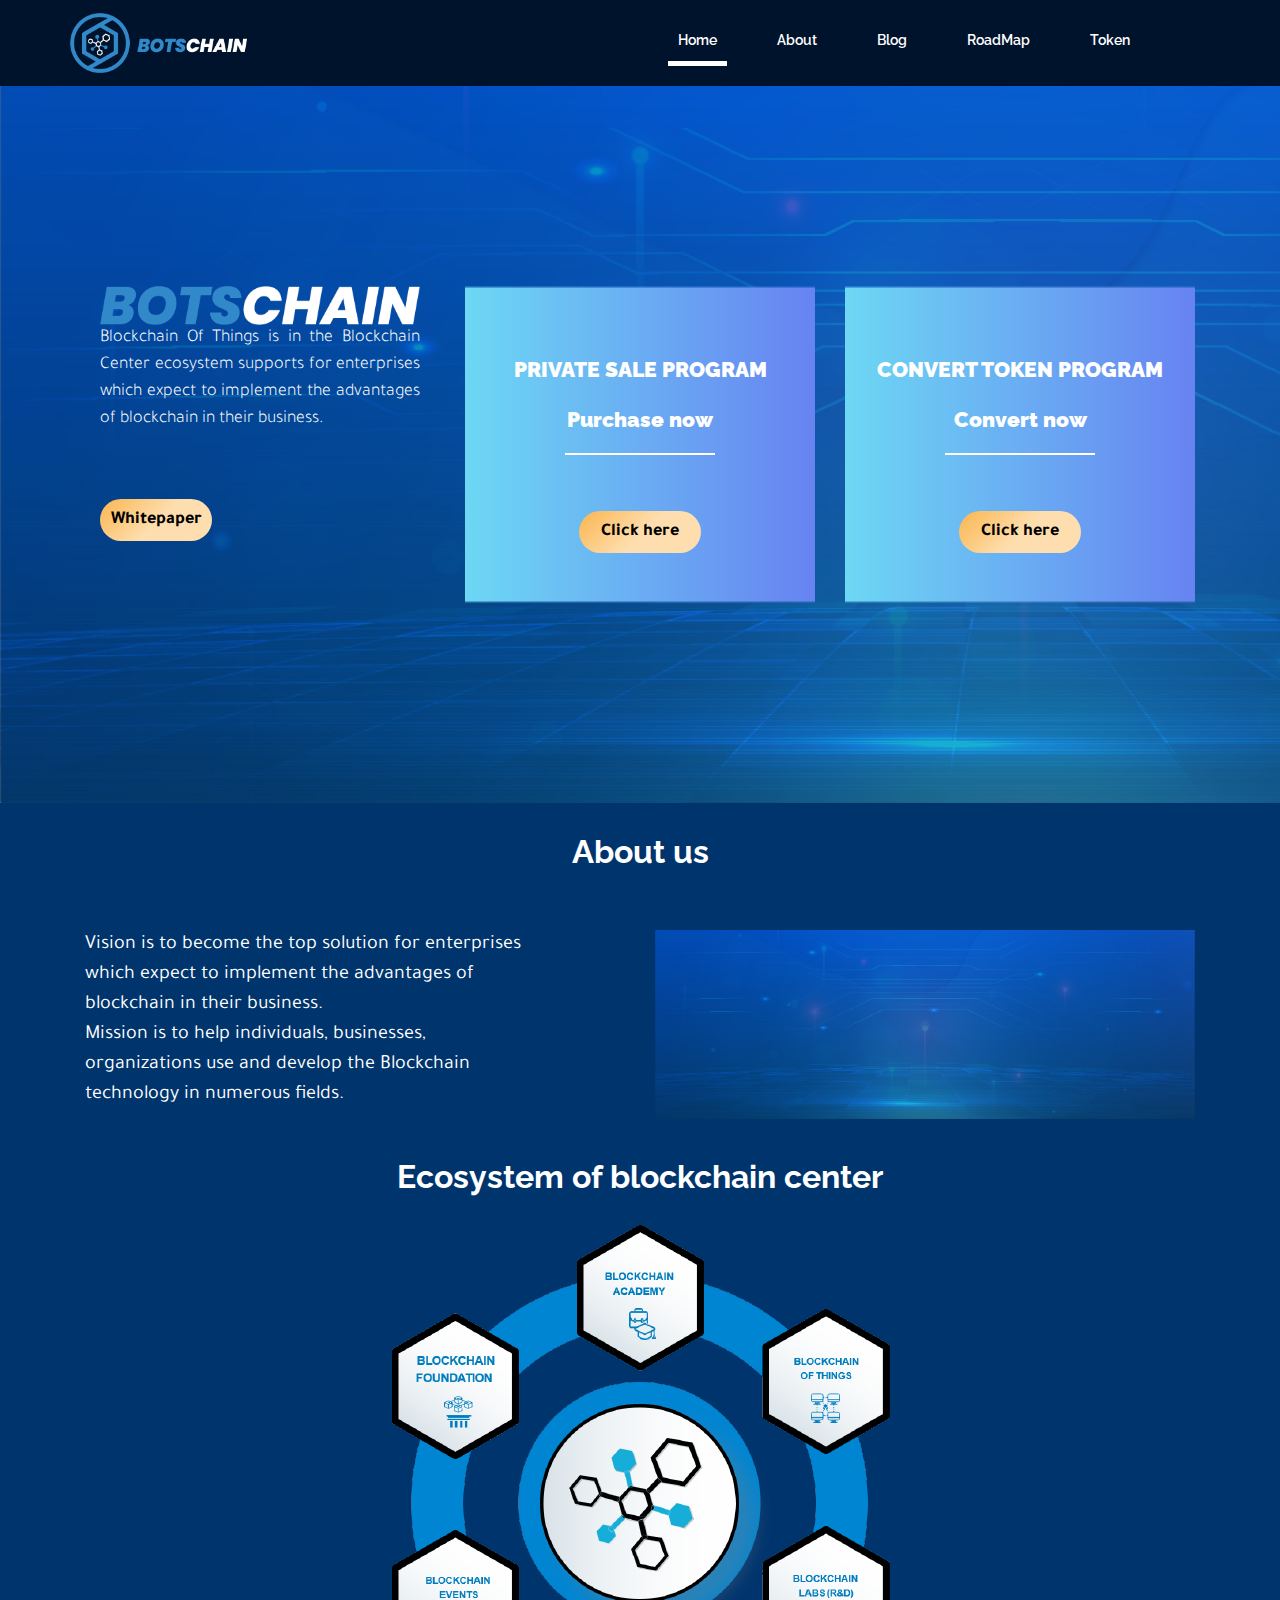
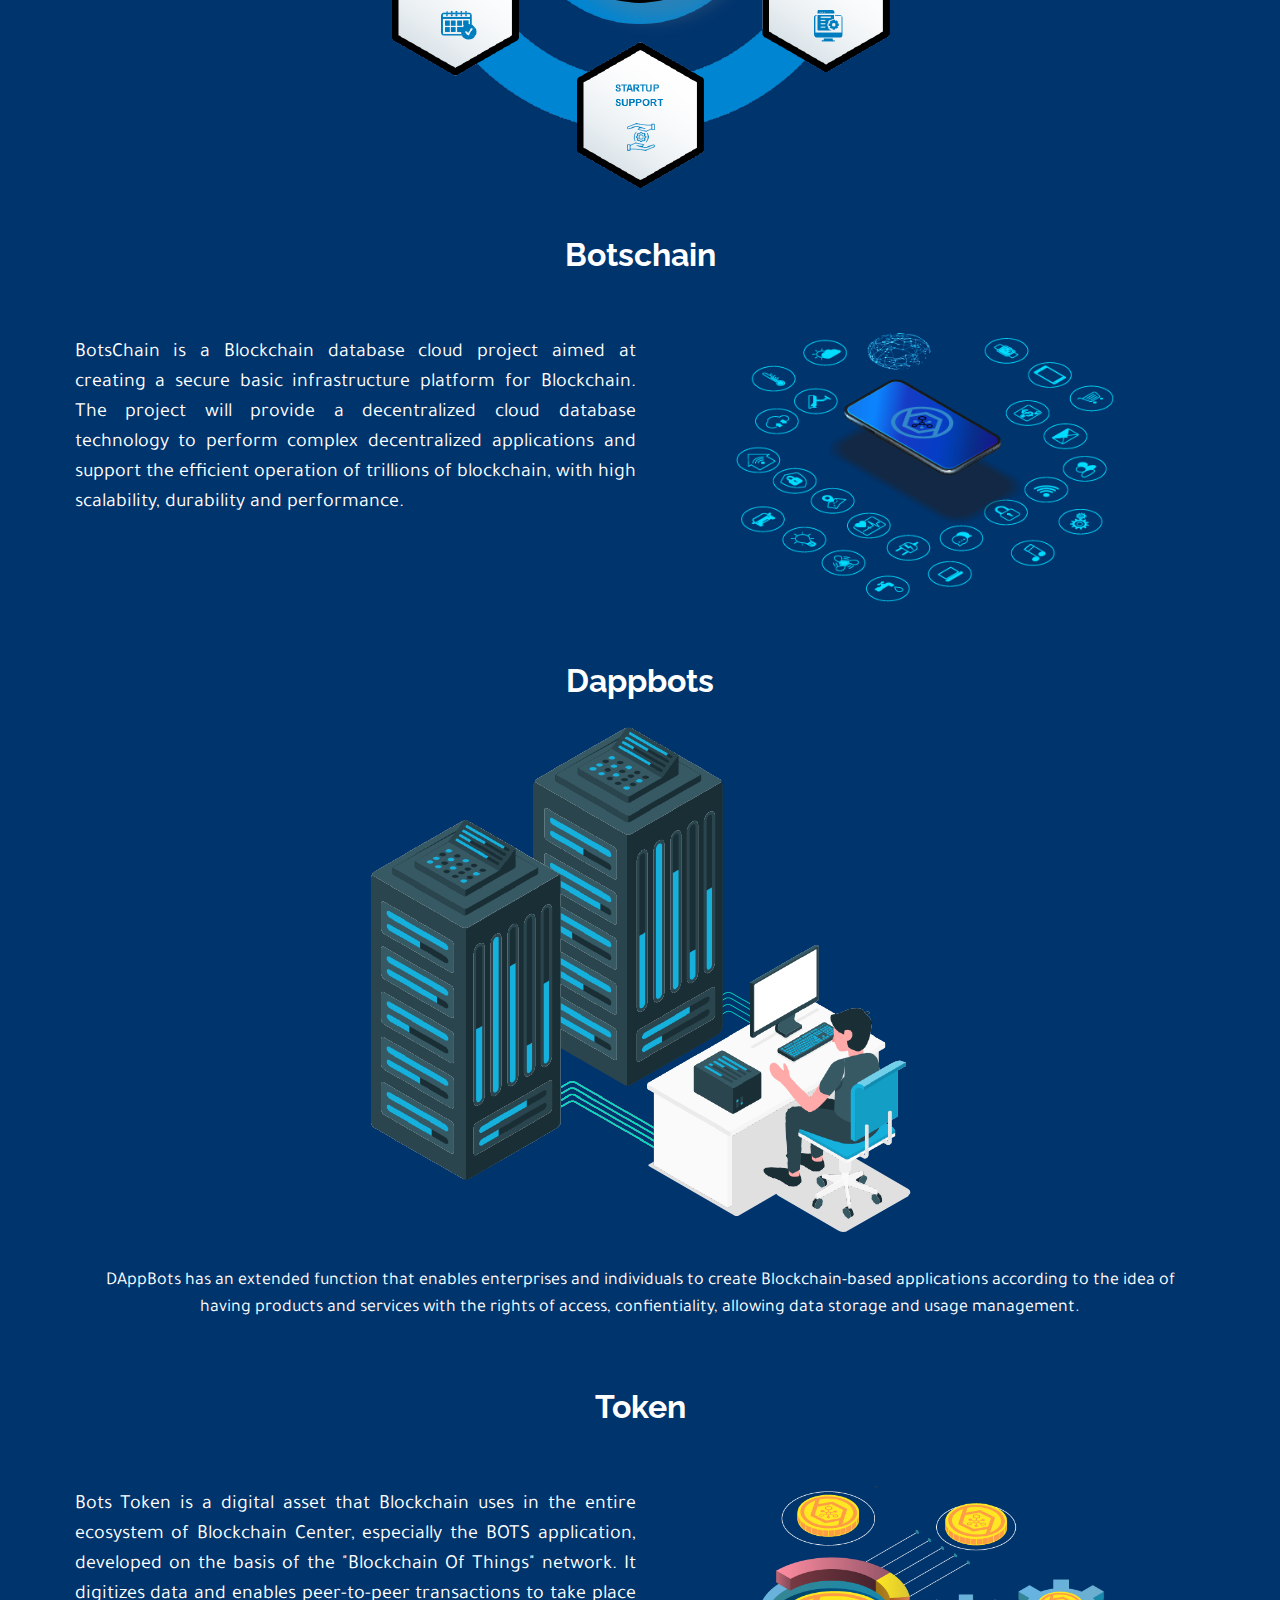
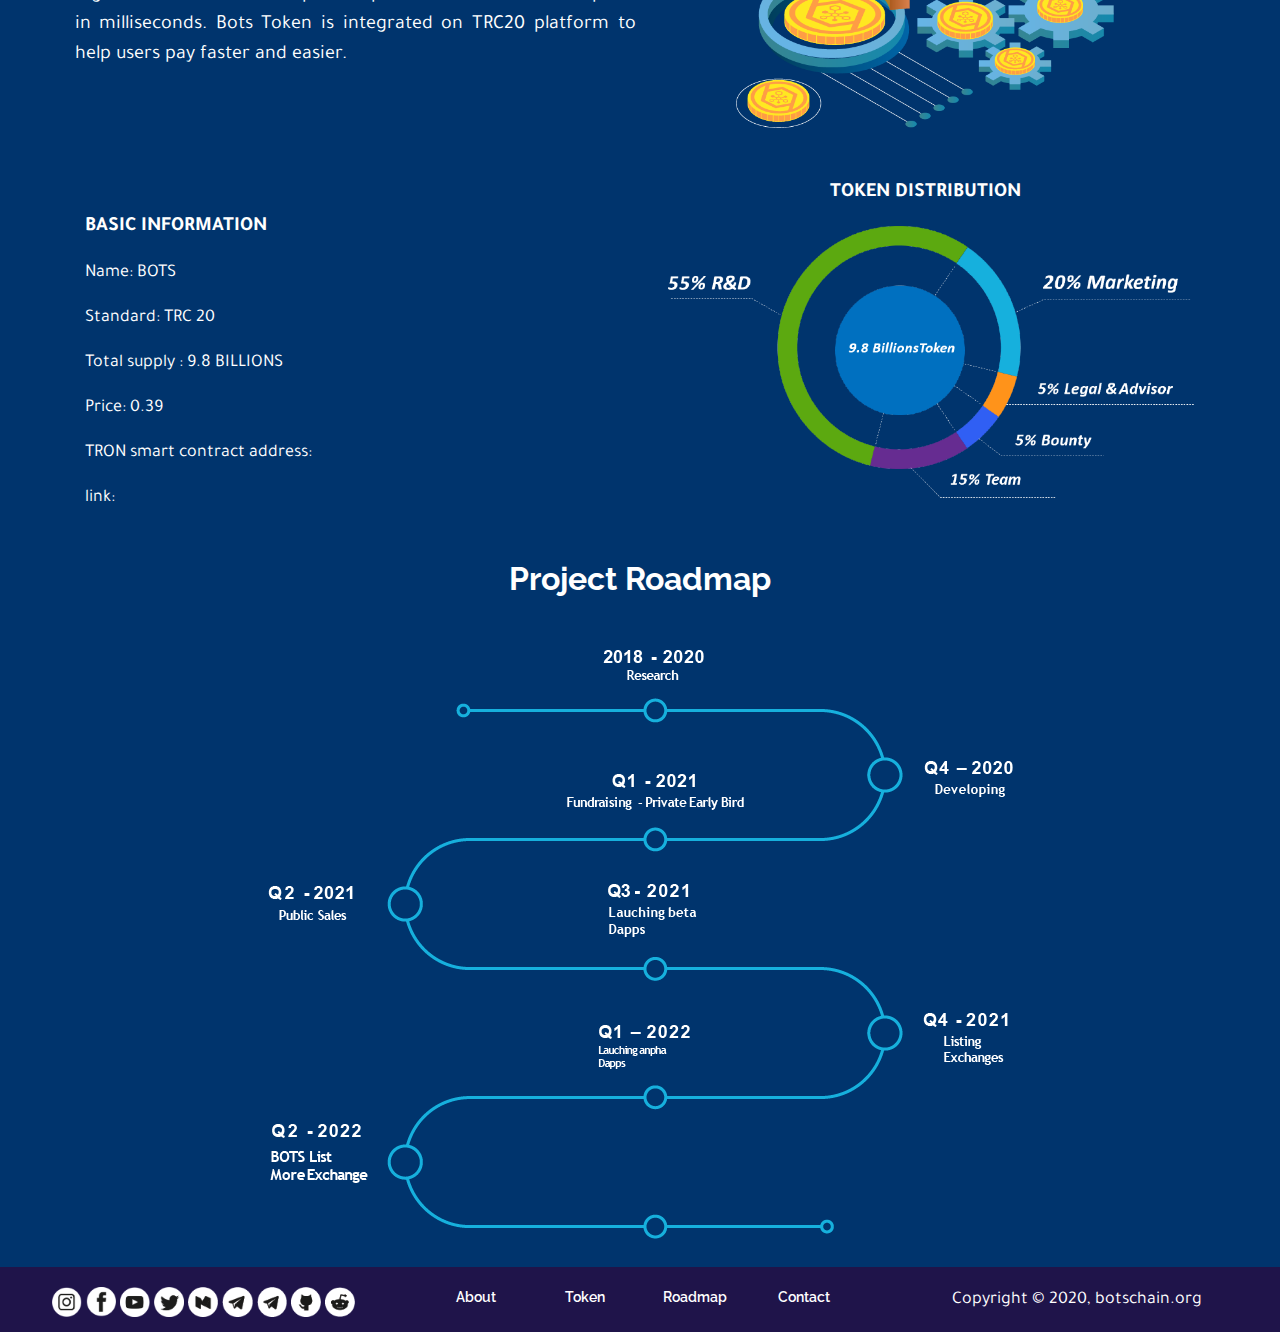
==== index.html @ c430615c "update web" ====
<!DOCTYPE html>
<html lang="en">
<head>
	<meta charset="UTF-8">
	<meta name="viewport" content="width=device-width, initial-scale=1.0">
	<title>BOTSCHAIN</title>
	<link rel="icon" type="image/png" href="img/Favicoin botschain.png" />
	<link rel="stylesheet" type="text/css" href="bootstrap/css/bootstrap.css">
	<link rel="stylesheet" type="text/css" href="stm/stmicons.css">
	<link rel="stylesheet" href="./style.css">
	<link rel="stylesheet" href="https://cdnjs.cloudflare.com/ajax/libs/font-awesome/4.7.0/css/font-awesome.min.css">
</head>
<body data-spy="scroll" data-target="#scrollspy-nav" data-offset="110">
	<div class="container-fluid sticky-top" style="background-color: #00132c">
		<nav class="container navbar navbar-expand-lg navbar-light p-0">
			<a id="logo" class="navbar-brand" href="index.html">
				<img height="60" src="img/DEMO WEB BOTSCHAIN-02 (3).png">
			</a>
			<button class="navbar-toggler border-0 text-white" type="button" data-toggle="collapse" data-target="#navbarReponsive">
				<span class="navbar-toggler-icon"></span>
			</button>
			<div class="collapse navbar-collapse" id="navbarReponsive">
				<ul class="navbar-nav ml-auto">
					<li><a class="nav-link p-4 menu_top active_custom" href="#">Home</a></li>
					<li><a class="nav-link p-4 menu_top" href="#about">About</a></li>
					<li><a class="nav-link p-4 menu_top" href="#">Blog</a></li>
					<li><a class="nav-link p-4 menu_top" href="#roadmap">RoadMap</a></li>
					<li><a class="nav-link p-4 menu_top" href="#token">Token</a></li>
				</ul>
			</div>
		</nav>
	</div>
	





	<div class="body" style="overflow: hidden">
		<div class="bg_star">
			<div class="container">
				<div class="row tit_swapbots">
					<div class="col-lg-4 col-sm-12">
					    <div class="container">
					        <img class="img-fluid" src="img/DEMO WEB BOTSCHAIN-03.png">
    						<p class="sub_tit">Blockchain Of Things is in the Blockchain Center ecosystem supports for enterprises which expect to implement the advantages of blockchain in their business.</p>
							<a href="https://github.com/SwapBots2/SWB-whitepaper/raw/main/WHITEPAPER.ver.1.pdf"><button class="btn_submit"><b style="color: black;">Whitepaper</b></button></a>
					    </div>
					</div>
					<div class="col-lg-4 col-sm-12">
						<center>
							<div class="cooming_soon">
								<!-- partial:index.partial.html -->
								<p class="cms"><p class="txt_cms">PRIVATE SALE PROGRAM</p> <p class="txt_cms">Purchase now</p>
								<div class="bor_slide" style="height: 10px;"></div>
								<center><a href="private-sale.html"><button class="btn_submit"><b style="color: black;">Click here</b></button></a></center>
								
								<!-- partial 
								  <script  src="./script.js"></script> -->
							</div>
						</center>
					</div>
					<div class="col-lg-4 col-sm-12">
						<center>
							<div class="cooming_soon">
								<!-- partial:index.partial.html -->
								<p class="cms"><p class="txt_cms">CONVERT TOKEN PROGRAM</p> <p class="txt_cms">Convert now</p>
								<div class="bor_slide" style="height: 10px;"></div>
								<center><a href="private-sale.html"><button class="btn_submit"><b style="color: black;">Click here</b></button></a></center>
								
								<!-- partial 
								  <script  src="./script.js"></script> -->
							</div>
						</center>
					</div>
				</div>
			</div>
		</div>


		<div class="bg_blue">
			<div  id="about" class="about_us container">
				<h2 class="text-center tit_top">About us</h2>
				<center><div class="borbot" style="height: 10px;"></div></center>
				<div class="row">
					<div class="col-lg-5 col-sm-12">
						<p style="font-size: 20px;">Vision is to become the top solution for enterprises which expect to implement the advantages of blockchain in their business.<br>
							Mission is to help individuals, businesses, organizations  use and develop the Blockchain technology in numerous fields.</p>
					</div>
					<div class="col-lg-1 col-sm-12"></div>
					<div class="col-lg-6 col-sm-12">
						<center>
							<img class="img-fluid" id="img_cs" src="img/DEMO WEB BOTSCHAIN-10.png" alt="">
						</center>
					</div>
				</div>
			</div>
			<div class="value_pro container">
				<h2 class="text-center tit_top">Ecosystem of blockchain center</h2>
				<div class="row">
					<div class="col-12">
						<div class="row text-center">
							<div class="col-lg-12 p-3 d-flex justify-content-center">
								<img class="img-fluid img_cs" src="img/DEMO WEB BOTSCHAIN-04.png">
							</div>
						</div>
					</div>
					<div class="col-lg-1 col-sm-12"></div>
					<div class="col-lg-6 col-sm-12">
						
					</div>
				</div>
			</div>
			<div id="roadmap" class="roadmap">
				<div class="container">
					<h2 class="text-center tit_top">Botschain</h2>
					<center><div class="borbot" style="height: 10px;"></div></center>
					<div class="row">
						<div class="col-lg-6 p-md-1 p-sm-0">
							<p style="text-align: justify; font-weight: 400; font-size: 20px;">BotsChain is a Blockchain database cloud project aimed at creating a secure basic infrastructure platform  for Blockchain. The project will provide a decentralized cloud database technology to perform complex  decentralized applications and support the efficient operation of trillions of blockchain, with high  scalability, durability and performance.</p>
						</div>
						<div class="col-lg-6">
							<center>
								<img class="img-fluid img_cs" src="img/DEMO WEB BOTSCHAIN-05.png" width="70%" style="padding-bottom: 30px" alt="">
							</center>
						</div>
					</div>
				</div>
				
			</div>
			<div class="value_pro container">
				<h2 class="text-center tit_top">Dappbots</h2>
				<div class="row">
					<div class="col-12">
						<div class="row text-center">
							<div class="col-lg-12 p-3 d-flex justify-content-center">
								<img class="img-fluid img_cs" src="img/DEMO WEB BOTSCHAIN-06.png">
							</div>
							<div class="col-lg-12 p-3 d-flex justify-content-center">
								<p>DAppBots has an extended function that enables enterprises and individuals to create Blockchain-based  applications according to the idea of having products and services with the rights of access, confientiality,  allowing data storage and usage management.</p>
							</div>
						</div>
					</div>
					<div class="col-lg-1 col-sm-12"></div>
					<div class="col-lg-6 col-sm-12">
						
					</div>
				</div>
			</div>
			<div id="token" class="token_info container">
				<h2 class="text-center tit_top">Token</h2>
				<center><div class="borbot" style="height: 10px;"></div></center>
				<div class="row">
					<div class="col-lg-6 p-md-1 p-sm-0">
						<p style="text-align: justify; font-size: 20px;">Bots Token is a digital asset that Blockchain uses in the entire ecosystem of Blockchain Center, especially  the BOTS application, developed on the basis of the "Blockchain Of Things" network. It  digitizes data and enables peer-to-peer transactions to take place in milliseconds. Bots Token is integrated  on TRC20 platform to help users pay faster and easier.</p>
					</div>
					<div class="col-lg-6">
						<center>
							<img class="img-fluid img_cs" src="img/DEMO WEB BOTSCHAIN-07.png" width="70%" style="padding-bottom: 30px" alt="">
						</center>
					</div>
				</div>
				<div class="row">
					<div class="col-lg-6 pt-md-5 pt-sm-0">
						<p style="font-size: 20px !important; font-weight: bold;">BASIC INFORMATION</p>
						<p>Name: BOTS</p>
						<p>Standard: TRC 20</p>
						<p>Total supply : 9.8 BILLIONS</p>
						<p>Price: 0.39</p>
						<p>TRON smart contract address:</p>
						<p>link:</p>
					</div>
					<div class="col-lg-6">
						<center>
							<p style="font-size: 20px !important; font-weight: bold; margin-top: 20px;">TOKEN DISTRIBUTION</p>
							<img class="img-fluid img_cs" src="img/DEMO WEB BOTSCHAIN-08.png" style="padding-bottom: 30px" alt="">
						</center>
					</div>
				</div>
			</div>
			<div class="value_pro container">
				<h2 class="text-center tit_top">Project Roadmap</h2>
				<div class="row">
					<div class="col-12">
						<div class="row text-center">
							<div class="col-lg-12 p-3 d-flex justify-content-center">
								<img class="img-fluid img_cs" src="img/DEMO WEB BOTSCHAIN-09.png">
							</div>
						</div>
					</div>
				</div>
			</div>
		</div>
		
	</div>


	
	<footer style="background-color: #1f144a; padding: 20px 0 0 0; overflow: hidden">
	    <center>
	        <div>
    			<div class="row">
    			    <div class="col-md-4">
    					<div class="col-lg-12 text-center">
    						<a href="https://www.instagram.com/botschain.global/" target="_blank"><img height="30px" src="img/instagram.png" alt=""></a>
    						<a href="https://www.facebook.com/BotschainGlobal/" target="_blank"><img height="30px" src="img/facebook.png" alt=""></a>
    						<a href="https://www.youtube.com/channel/UC7kZqbX6TvQwcL3TML_1WJA?guided_help_flow=5" target="_blank"><img height="30px" src="img/youtube.png" alt=""></a>
    						<a href="https://twitter.com/BotschainD" target="_blank"><img height="30px" src="img/twitter.png" alt=""></a>
    						<a href="https://medium.com/@botschain" target="_blank"><img height="30px" src="img/icon-foodted-28-2.png" alt=""></a>
    						<a href="https://t.me/BotschainGlobal" target="_blank"><img height="30px" src="img/icon-foodted-27-2.png" alt=""></a>
    						<a href="https://t.me/joinchat/UXhEZlGaJMuRe2BejVFcrg" target="_blank"><img height="30px" src="img/icon-foodted-27-2.png" alt=""></a>
    						<a href="https://github.com/Botschain" target="_blank"><img height="30px" src="img/icon foodted-32.png" alt=""></a>
    						<a href="https://www.reddit.com/user/botschain_global" target="_blank"><img height="30px" src="img/icon foodted-33.png" alt=""></a>
    					</div>
    				</div>
    				<div class="col-md-4 text-center">
    					<div class="row">
    						<div class="col-sm-3">
    							<a href="#about"><p class="text-secondary txt_footer">About</p></a>
    						</div>
    						<div class="col-sm-3">
    							 <a href="https://tronscan.org/#/contract/TZ7YqQkPFoyp1dzzMHBEXKpJawQUx8S47T/code"><p class="text-secondary txt_footer">Token</p></a>
    						</div>
    					
    						<div class="col-sm-3">
    						      <a href="#roadmap"><p class="text-secondary txt_footer">Roadmap</p></a>
    						</div>
    						<div class="col-sm-3">
    						    <a href="#contact"><p class="text-secondary txt_footer">Contact</p></a>
    						</div>
    					</div>
    				</div>
    				<div class="col-md-4 text-center" style="font-size: 16px;">
    				    <p>Copyright © 2020, botschain.org</p>
    				</div>
    			</div>
    		</div>
	    </center>
	</footer>




	<script src="https://code.jquery.com/jquery-3.2.1.slim.min.js" integrity="sha384-KJ3o2DKtIkvYIK3UENzmM7KCkRr/rE9/Qpg6aAZGJwFDMVNA/GpGFF93hXpG5KkN" crossorigin="anonymous"></script>
    <script src="https://cdnjs.cloudflare.com/ajax/libs/popper.js/1.12.9/umd/popper.min.js" integrity="sha384-ApNbgh9B+Y1QKtv3Rn7W3mgPxhU9K/ScQsAP7hUibX39j7fakFPskvXusvfa0b4Q" crossorigin="anonymous"></script>
    <script src="https://maxcdn.bootstrapcdn.com/bootstrap/4.0.0/js/bootstrap.min.js" integrity="sha384-JZR6Spejh4U02d8jOt6vLEHfe/JQGiRRSQQxSfFWpi1MquVdAyjUar5+76PVCmYl" crossorigin="anonymous"></script>
</body>
</html>
---- stm/stmicons.css ----
@font-face{
    font-family:stm;
    src:url(stm.eot?ish72x);
    src:url(stm.eot?ish72x#iefix) format('embedded-opentype'),
    url(stm.ttf?ish72x) format('truetype'),
    url(stm.woff?ish72x) format('woff'),
    url(stm.svg?ish72x#stm) format('svg');
    font-weight:400;font-style:normal}
    span[class^=stm-],
    i[class^=stm-],
    span[class*=" stm-"],
    i[class*=" stm-"]
    {
        font-family:'stm'!important;
        speak-as:none;
        font-style:normal;
        font-weight:400;
        font-variant:normal;
        text-transform:none;
        line-height:1;
        -webkit-font-smoothing:antialiased;
        -moz-osx-font-smoothing:grayscale;
    }
    .stm-done:before{
            content:"\e988"
        }
    .stm-icon-whitepaper:before{
        content:"\e986"
    }
    .stm-stm-right-long-arrow:before{
        content:"\e987"
    }
    .stm-usd_screen:before{
        content:"\e984"
    }
    .stm-usd_tree:before{
        content:"\e985"
    }
    .stm-ia_tech:before{
        content:"\e980"
    }
    .stm-ia_partners:before{
        content:"\e981"
    }
    .stm-ia_exp:before{
        content:"\e982"
    }
    .stm-ia_clock:before{
        content:"\e983"
    }
    .stm-id_screenshots:before{
        content:"\e979"
    }
    .stm-id_additional_links:before{
        content:"\e97a"
    }
    .stm-short_review:before{
        content:"\e97b"
    }.stm-id_calendar:before{
        content:"\e97c"
    }
    .stm-id_rating:before{content:"\e97d"}.stm-id_rate:before{content:"\e97e"}.stm-id_envelope:before{content:"\e97f"}.stm-cb_clock:before{content:"\e973"}.stm-cb_comments:before{content:"\e974"}.stm-cb_eye:before{content:"\e975"}.stm-cb_pen:before{content:"\e976"}.stm-cb_quote:before{content:"\e977"}.stm-cb_share:before{content:"\e978"}.stm-ico_campaign:before{content:"\e96f"}.stm-loans_mobile:before{content:"\e970"}.stm-marketplace:before{content:"\e971"}.stm-world_coin:before{content:"\e972"}.stm-bc_notebook:before{content:"\e960"}.stm-bitcoin:before{content:"\e961"}.stm-btc_auditable:before{content:"\e962"}.stm-btc_integration:before{content:"\e963"}.stm-btc_invest:before{content:"\e964"}.stm-btc_phone:before{content:"\e965"}.stm-btc_public:before{content:"\e966"}.stm-btc_research:before{content:"\e967"}.stm-btc_to_card:before{content:"\e968"}.stm-btc_wallet:before{content:"\e969"}.stm-btc_workshop:before{content:"\e96a"}.stm-crypto_secured:before{content:"\e96b"}.stm-lined:before{content:"\e96c"}.stm-spinner:before{content:"\e96d"}.stm-unicorn:before{content:"\e96e"}.stm-play-btn:before{content:"\e95f"}.stm-grid:before{content:"\e95d"}.stm-rectangle:before{content:"\e95e"}.stm-nokia_outline:before{content:"\e95a"}.stm-ppl_outline:before{content:"\e95b"}.stm-sun_outline:before{content:"\e95c"}.stm-branch:before{content:"\e959"}.stm-stm14_fax:before{content:"\e958"}.stm-stm14_bulb:before{content:"\e949"}.stm-stm14_calc:before{content:"\e94a"}.stm-stm14_calendar:before{content:"\e94b"}.stm-stm14_country:before{content:"\e94c"}.stm-stm14_health:before{content:"\e94d"}.stm-stm14_left_arrow:before{content:"\e94e"}.stm-stm14_manufacturing:before{content:"\e94f"}.stm-stm14_office:before{content:"\e950"}.stm-stm14_plane:before{content:"\e951"}.stm-stm14_public:before{content:"\e952"}.stm-stm14_quote:before{content:"\e953"}.stm-stm14_right_arrow:before{content:"\e954"}.stm-stm14_satellite:before{content:"\e955"}.stm-stm14-arrow:before{content:"\e956"}.stm-stn14_home:before{content:"\e957"}.stm-cart_13:before{content:"\e93f"}.stm-chip_13:before{content:"\e940"}.stm-env_13:before{content:"\e941"}.stm-horse_13:before{content:"\e942"}.stm-human_13:before{content:"\e943"}.stm-mail_13:before{content:"\e944"}.stm-phone_13_2:before{content:"\e945"}.stm-phone_13:before{content:"\e946"}.stm-pin_13:before{content:"\e947"}.stm-quote_13:before{content:"\e948"}.stm-quote2:before{content:"\e93b"}.stm-pin-11:before{content:"\e93c"}.stm-envelope-11:before{content:"\e93d"}.stm-phone-11:before{content:"\e93e"}.stm-quote8:before{content:"\e939"}.stm-shopping-cart8:before{content:"\e93a"}.stm-aim7:before{content:"\e933"}.stm-cup7:before{content:"\e934"}.stm-user7:before{content:"\e935"}.stm-docs7:before{content:"\e936"}.stm-bar-graph7:before{content:"\e937"}.stm-plant7:before{content:"\e938"}.stm-lorry6:before{content:"\e92d"}.stm-lamp6:before{content:"\e92e"}.stm-building6:before{content:"\e92f"}.stm-cart6:before{content:"\e930"}.stm-line-graph6:before{content:"\e931"}.stm-plane6:before{content:"\e932"}.stm-user:before{content:"\e928"}.stm-crown:before{content:"\e926"}.stm-cup:before{content:"\e927"}.stm-polygon:before{content:"\e929"}.stm-person-globe:before{content:"\e923"}.stm-head:before{content:"\e924"}.stm-arm-leaf:before{content:"\e925"}.stm-phone:before{content:"\e921"}.stm-phone6:before{content:"\e92a"}.stm-clock6:before{content:"\e92b"}.stm-pin6:before{content:"\e92c"}.stm-clock:before{content:"\e922"}.stm-plus:before{content:"\e920"}.stm-earth:before{content:"\e91d"}.stm-chart-refresh:before{content:"\e91e"}.stm-chart-monitor:before{content:"\e91f"}.stm-hexagon:before{content:"\e91c"}.stm-metals:before{content:"\e916"}.stm-oil:before{content:"\e917"}.stm-target:before{content:"\e918"}.stm-rating_down:before{content:"\e914"}.stm-libra:before{content:"\e915"}.stm-diamond:before{content:"\e90c"}.stm-idea:before{content:"\e90d"}.stm-stats:before{content:"\e90e"}.stm-badge:before{content:"\e90f"}.stm-security:before{content:"\e910"}.stm-binoculars:before{content:"\e911"}.stm-mans:before{content:"\e912"}.stm-nokia:before{content:"\e913"}.stm-testimonials-new-2:before{content:"\e90b"}.stm-envelope:before{content:"\e91a"}.stm-email:before{content:"\e908"}.stm-iphone:before{content:"\e909"}.stm-location-2:before{content:"\e90a"}.stm-marker:before{content:"\e919"}.stm-check:before{content:"\e907"}.stm-truck:before{content:"\e902"}.stm-lamp:before{content:"\e903"}.stm-cart-2:before{content:"\e91b"}.stm-cart:before{content:"\e904"}.stm-home:before{content:"\e905"}.stm-graph:before{content:"\e906"}.stm-airplane:before{content:"\e901"}.stm-compass:before{content:"\e900"}
---- style.css ----
@import url('https://fonts.googleapis.com/css2?family=Raleway:wght@400;500;600;700;800;900&family=Tajawal:wght@300;900&display=swap');
*{
	padding: 0px;
	margin: 0px;
	color: white;
	font-size: 18px;
	font-family: 'Tajawal', sans-serif;
}
nav{
	background-color: #00132c;
	height: 86px;
}
nav button {
	background-color: white !important
}
@media {
	nav ul{
		background-color: none;
		margin-right: 30px;
	}
}
@media (max-width: 991px) {
	nav ul{
		background-color: #00132c;
	}
}
.nav-link{
	color: white !important;
	font-weight: bold !important;
}
.nav-link:hover{
	color: white !important;
	border-bottom: 5px solid white !important;
}
.active_custom{
	color: white !important;
	border-bottom: 5px solid white !important;
}
.item:hover{
	background-color: red;
}
.menu_top{
	padding: 10px !important;
	margin-right: 40px;
	font-size: 14px;
    font-family: 'Raleway', sans-serif;
    font-weight: 600 !important;
}
.logo{
	position: relative;
	margin-left: 15%;
	height: 30px;
}
.btn_login{
	height: 30px;
	width: 100px;
	background-color: #1f144a;
	color: white;
	border-color: #01baf1;
	border: 1px solid #01baf1;
	border-radius: 2px;
	margin-top: 5px;
}
.btn_login:hover{
	background: -webkit-linear-gradient(-225deg, #F6C85E 0%, #FF8779 48%, #F54E7E 100%);
	background-image: linear-gradient(-225deg, #F6C85E 0%, #FF8779 48%, #F54E7E 100%);
}
.bg_star{
	background-image: url('img/DEMO\ WEB\ BOTSCHAIN-10.png');
	background-repeat: no-repeat;
	background-size: cover;
}
.cooming_soon{
	background-image: url('img/DEMO\ WEB\ BOTSCHAIN-11.png');
	background-size: cover;
	background-repeat: no-repeat;
}
.tit_swapbots{
	padding: 200px 0 200px 0;
}

.sub_tit{
	text-align: justify;
	font-family: 'Tajawal', sans-serif;
	font-size: 18px;
    font-weight: 300;
}
.tit_top{
    padding: 30px 0 0px 0; 
    font-weight: 700;
    font-family: 'Raleway', sans-serif;
}
.tit_box{
	font-size: 20px;
    font-weight: 700;
    font-family: 'Tajawal', sans-serif;
}
.tit_pur{
	background-color: rgba(1, 186, 241, 0.3);
	font-size: 20px;
    font-weight: 700;
    font-family: 'Tajawal', sans-serif;
}
.qr_pur{
	background-color: rgba(1, 186, 241, 0.3);
	background-repeat: no-repeat;
	margin-top: 10px;
	padding-bottom: 10px;
	padding-top: 10px;
}
.line{
	border-top: solid 1px;
}
.qr_pur p{
	font-size: 12px;
}

.bg_blue{
	background-color: #00346D;
}
.bg_private{
	background-image: url('img/SWAPBOTS\ CHANNEL-06.png');
	background-size: cover;
	padding-top: 80px;
	padding-bottom: 170px;
}
.purchase{
	background-image: url('img/bg_purchase.png');
	background-size: cover	;
	padding-bottom: 50px;
}
.border{
	background-color: #242283;
	border-color: #5454c2 !important;
}
.borbot{
	border-top: 5px solid #1dwc1c0;
	width: 10%;
	padding-bottom: 50px;
}
.bor_slide{
	border-top: 2px solid white;
	width: 150px;
}
.bor_demo{
	border-top: 3px solid white;
	width: 40%;
	display: block;
	margin-left: auto;
	margin-right: auto;
}
@media {
    .cooming_soon{
		width:100%; 
		height: auto; 
		padding: 50px 0 50px 0;
	}
	#clockdiv > div{
		padding: 10px;
	}
	h2{
		font-weight: 800;
    	font-size: 32px;
		font-family: 'Raleway', sans-serif !important;
	}
	.img_cs{
		padding-top: 0px;
	}
	.box{
		width: 50%;
	}
	.cs_form{
		width: 80%;
		padding: 50px;
	}
	.form-control::-webkit-input-placeholder {color: white !important; }
	.font_color{
		color: white;
	}
	.form-control {
	    height: 46px;
	    padding: 6px 12px;
	    background-color: transparent;
	    border: 2px solid rgb(85, 85, 204);
	    border-radius: 2px;
	    background-color: rgb(37,37,142);
	    border-radius: 4px;
	}
	.btn_submit{
		margin-top: 48px;
		border-radius: 21px;
		height: 42px;
		width: 35%;
		background: -webkit-linear-gradient(-225deg, #FEDEAE 48%, #FAB54F 100%);
		border: none;
		color: black;
	}
	.btn_pur{
		border-radius: 21px;
		height: 30px;
		width: 45%;
		background: #01baf1;
		border: none;
		margin-top: 15px;
	}
	.btn_st2{
		border-radius: 21px;
		height: 30px;
		width: 150px;
		background: #01baf1;
		border: none;
		margin-top: 15px;
	}
	.cms{
		padding: 0;
	}
	.txt_plat{
		margin: -30px 0 0 0;
		text-align: justify;
		
	}
}
@media (max-width: 988px) {
    .cooming_soon{
		width: 100%; 
		height: auto; 
		padding: 50px 0 50px 0;
	}
	#clockdiv > div{
		padding: 0px;
	}
	h2{
        
	}
	.img_cs{
		padding-top: 50px;
	}
	.box{
		width: 90%;
	}
	.cs_form{
		width: 100%;
		padding: 10px;
	}
	.btn_submit{
		width: 50%;
		margin-top: 50px;
		margin-bottom:50px;
	}
	.ft_tx{
		padding-left: 0px;
	}
	.cms{
		padding: 50px 0 0 0;
		margin-top: 50px;
	}
	.txt_plat{
		margin: 0;
	}
}



.txt_cms{
	font-size: 21px;
	font-weight: 900;
	font-family: 'Raleway', sans-serif;
}
.txt_footer{
    color: white !important;
	font-weight: bold !important;
	font-size: 14px;
    font-family: 'Raleway', sans-serif;
    font-weight: 600 !important;
}
#clockdiv{
	font-family: sans-serif;
	display: inline-block;
	font-weight: 100;
	text-align: center;
	font-size: 30px;

}

#clockdiv > div{
	border-radius: 3px;
	display: inline-block;
}

#clockdiv div > span{
	padding: 15px;
	color: blue !important;
	border-radius: 3px;
	display: inline-block;
}

.smalltext{
	padding-top: 5px;
	font-size: 16px;
	color: white !important;
}



.slider {
  width: 1000px;
  text-align: center;
  overflow: hidden;
}

.slides {
  display: flex;
  overflow-x: auto;
  
  border-radius: 5px;
  
  scroll-behavior: smooth;
  
  -webkit-overflow-scrolling: touch;
  scroll-snap-points-x: repeat(650px);
  scroll-snap-type: mandatory;
}
.slides::-webkit-scrollbar {
  width: 10px;
  height: 10px;
}
.slides::-webkit-scrollbar-thumb {
  background: black;
  border-radius: 10px;
}
.slides::-webkit-scrollbar-track {
  background: transparent;
}
.slides > div {
  flex-shrink: 0;
  width: 650px;
  height: 650px;
  border-radius: 10px;
  background: #eee;
  transform-origin: center center;
  transform: scale(1);
  transition: transform 0.5s;
  position: relative;
  
  display: flex;
  justify-content: center;
  align-items: center;
  font-size: 100px;
}
.slides > div:target {
  transform: scale(0.8);
}
.author-info {
  background: rgba(0, 0, 0, 0.75);
  color: white;
  padding: 0.75rem;
  text-align: center;
  position: absolute;
  bottom: 0;
  left: 0;
  width: 100%;
  margin: 0;
}
.author-info a {
  color: white;
}
.cs_img {
  object-fit: cover;
  position: absolute;
  top: 0;
  left: 0;
  width: 100%;
  height: 100%;
}

.slider > a {
  display: inline-flex;
  width: 1.5rem;
  height: 1.5rem;
  background: white;
  text-decoration: none;
  align-items: center;
  justify-content: center;
  border-radius: 50%;
  margin: 0 0 0.5rem 0;
  position: relative;
}
.slider > a:active {
  top: 1px;
}
.slider > a:focus {
  background: #000;
}
.border-gradient {
 	border: 10px solid;
  	border-image-slice: 1;
  	border-width: 5px;
  	border-image-source: linear-gradient(to left, #01baf1, #c0e9f6, #01baf1, #09c4e1);
  	border-image-source: linear-gradient(to top, #01baf1, #c0e9f6, #01baf1, #09c4e1);
  	background-color: rgba(1, 186, 241, 0.3);
}
@media {
	.bg_round {
		margin-left: 20px;
		margin-right: 20px;
		padding-top: 58px;
		padding-bottom: 50px;
	}
	.border_box {
	  	border: 1px solid #3490ad;
	  	border-top: solid rgba(1, 186, 241, 0);
	  	border-bottom: solid rgba(1, 186, 241, 0);
	}
	.bg_content {
		height: 150px;
		padding-bottom: 20px;
		padding-left: 35px;
		padding-top: 18px;
	}
	.bg_purchase {
		height: 150px;
		padding-bottom: 50px;
		padding-top: 58px;
	}
	.border-left-1{
	  	border-right: 1px solid white;
	}
	
}
@media (max-width: 992px) {
	.bg_round {
		padding-top: 20px;
		width: 260px;
		margin-left: 0;
		margin-right: 0;
		margin-top: 30px;
	}
	.border_box {
	  	border: 1px solid #3490ad;
	  	border-left: solid rgba(1, 186, 241, 0);
	  	border-right: solid rgba(1, 186, 241, 0);
	}
	.bg_content {
		padding-top: 20px;
		width: 260px;
		margin-top: 30px;
	}
	.bg_purchase {
		padding-bottom: 0px;
		padding-top: 50px;
		width: 260px;
	}
}
/* Don't need button navigation */
@supports (scroll-snap-type) {
  .slider > a {
    display: none;
  }
}
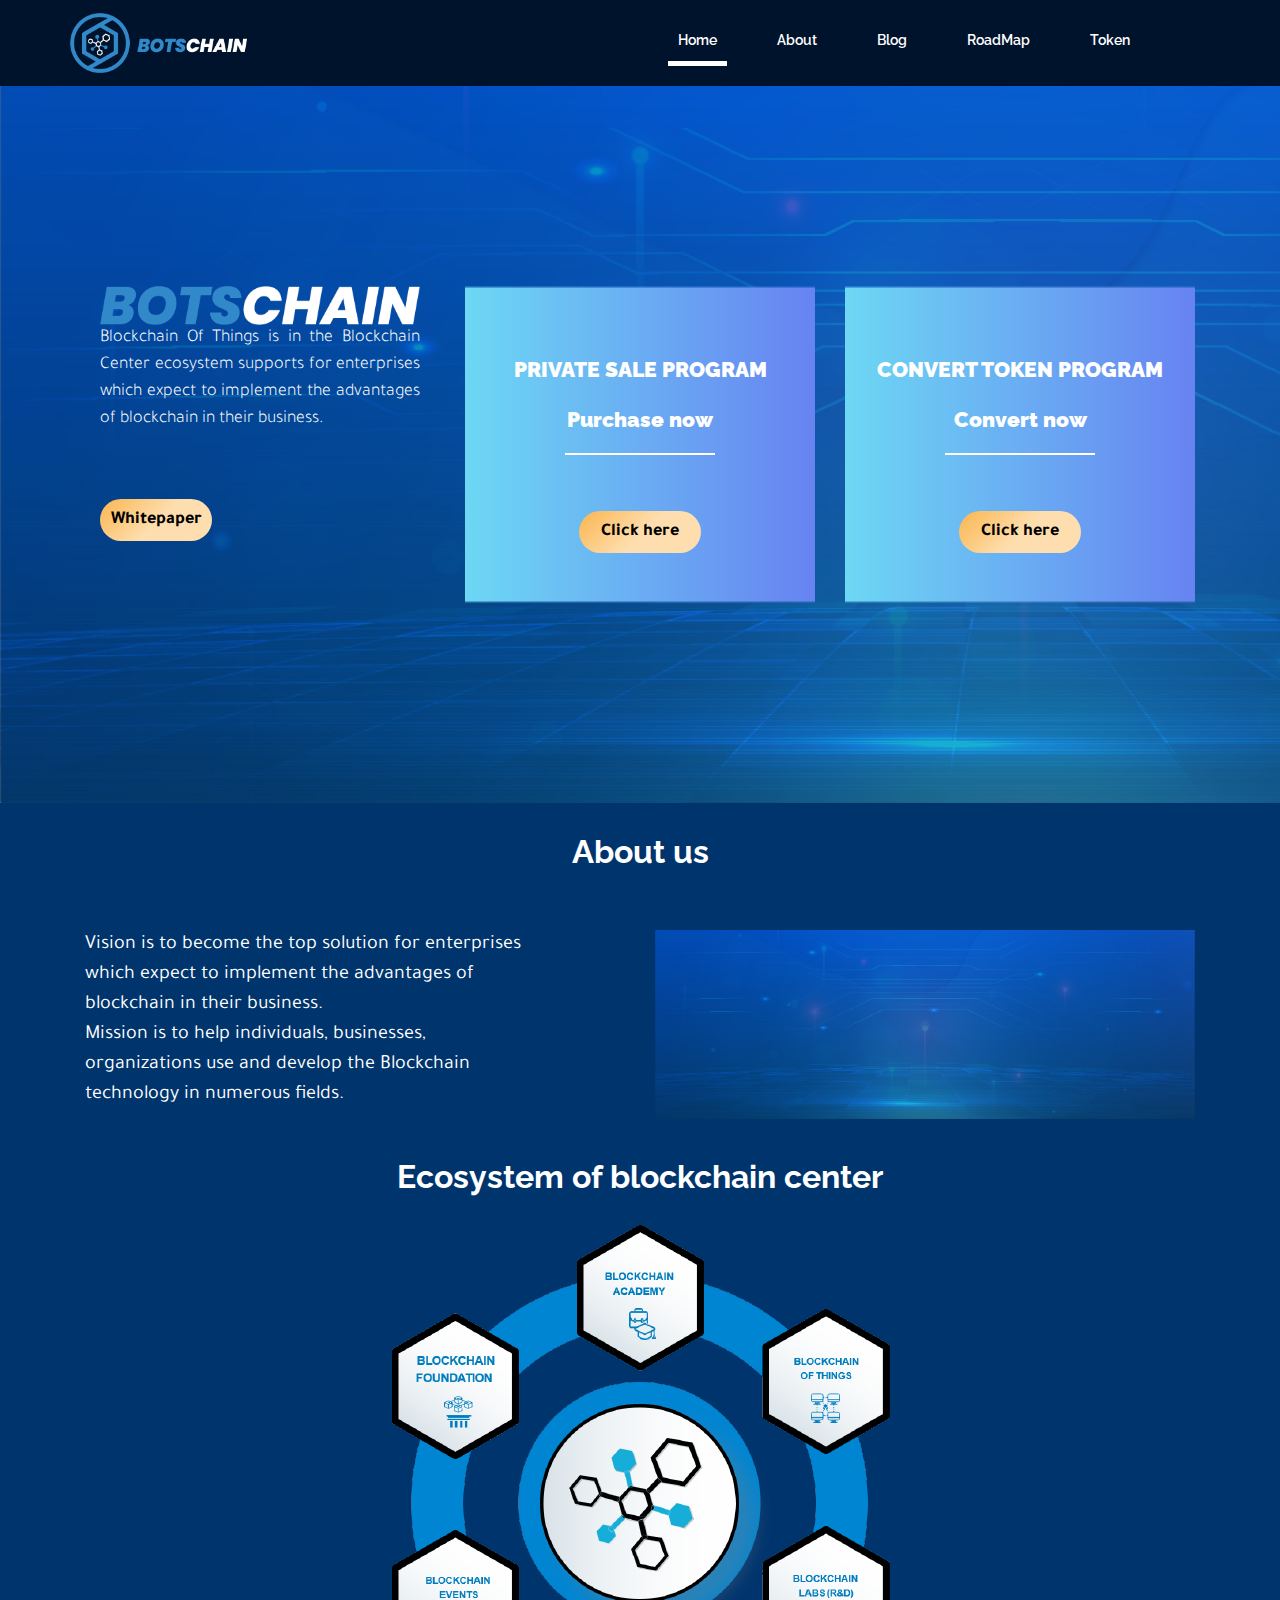
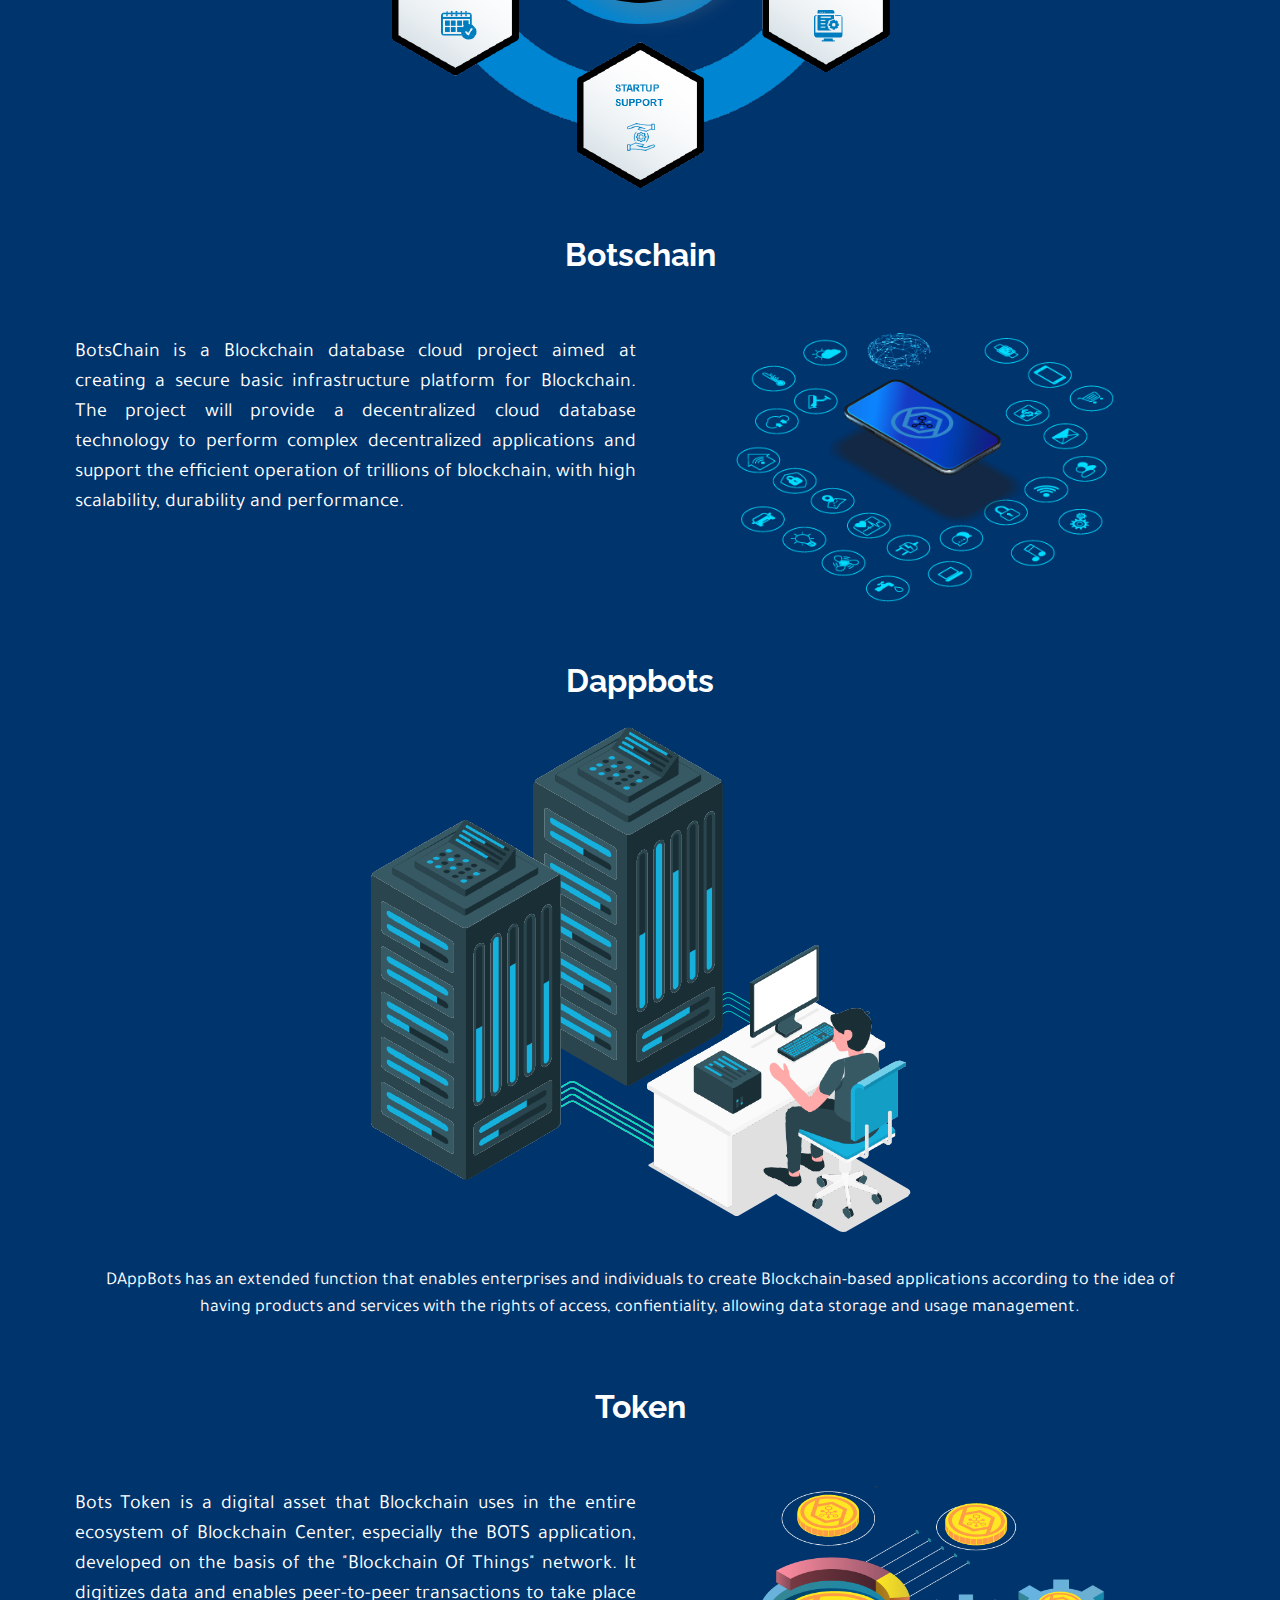
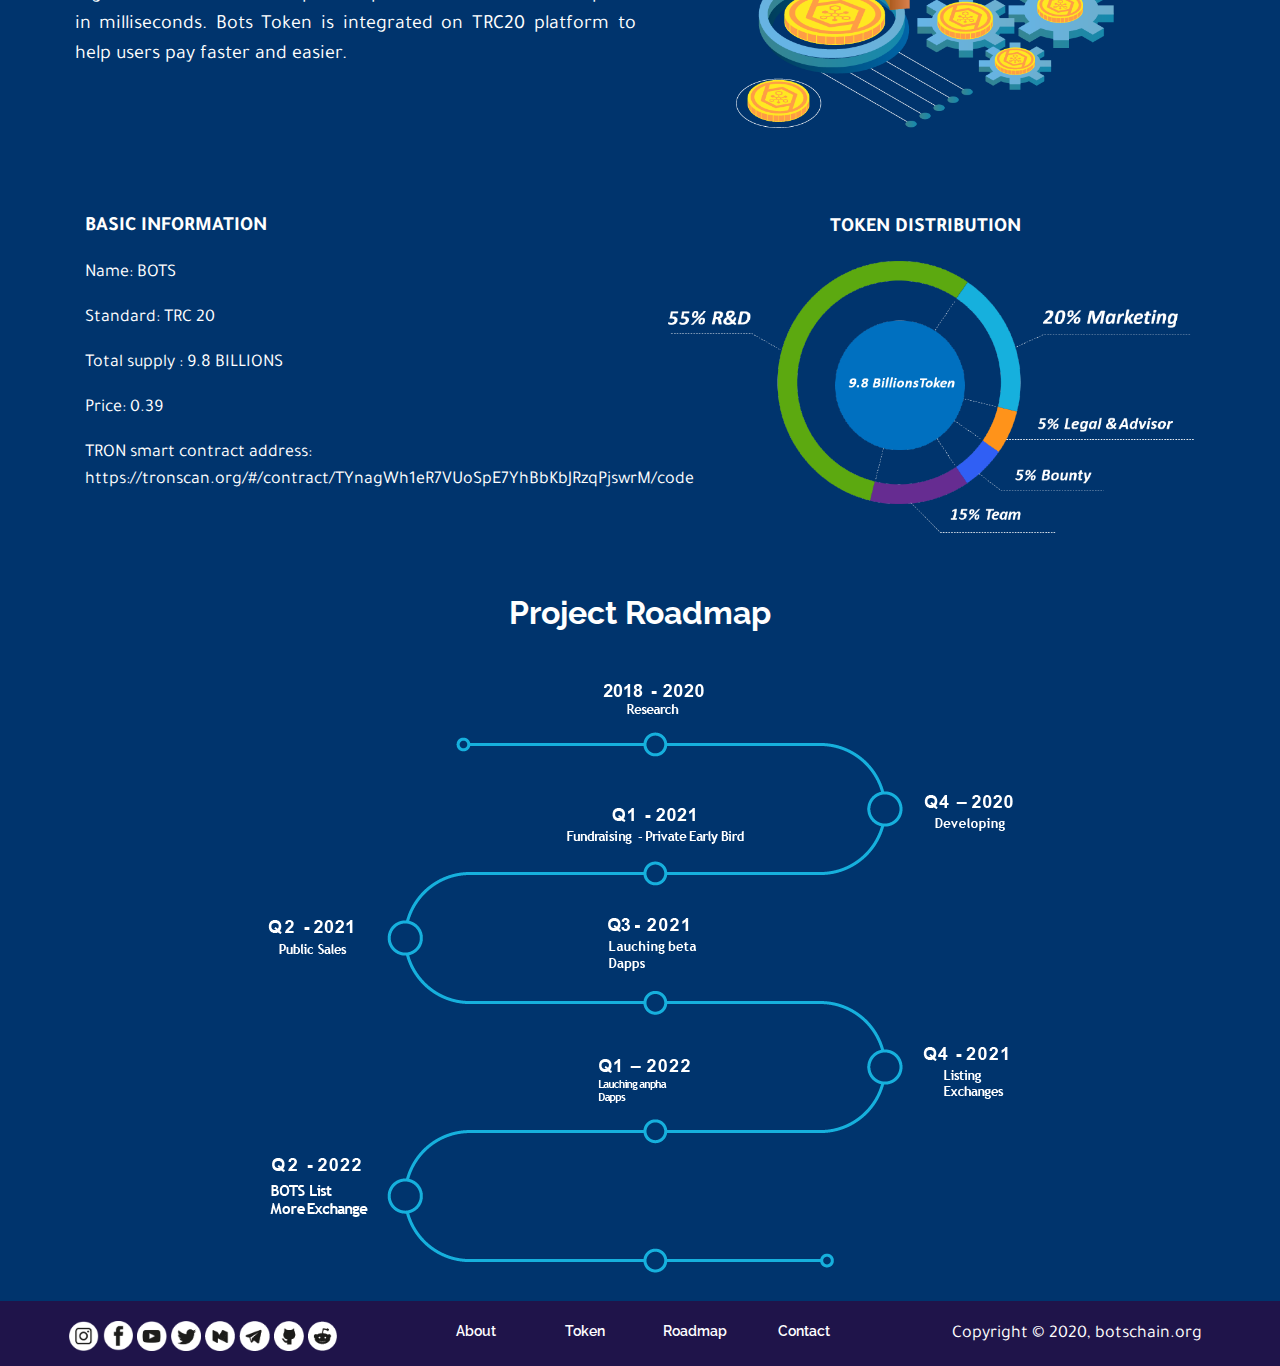
==== commit 55cd9feb: "fix web" ====
--- a/index.html
+++ b/index.html
@@ -167,12 +167,11 @@
 						<p>Standard: TRC 20</p>
 						<p>Total supply : 9.8 BILLIONS</p>
 						<p>Price: 0.39</p>
-						<p>TRON smart contract address:</p>
-						<p>link:</p>
+						<p>TRON smart contract address: <a href="https://tronscan.org/#/contract/TYnagWh1eR7VUoSpE7YhBbKbJRzqPjswrM/code" target="_blank" style="color: white;">https://tronscan.org/#/contract/TYnagWh1eR7VUoSpE7YhBbKbJRzqPjswrM/code</a> </p>
 					</div>
 					<div class="col-lg-6">
 						<center>
-							<p style="font-size: 20px !important; font-weight: bold; margin-top: 20px;">TOKEN DISTRIBUTION</p>
+							<p style="font-size: 20px !important; font-weight: bold; margin-top: 55px;">TOKEN DISTRIBUTION</p>
 							<img class="img-fluid img_cs" src="img/DEMO WEB BOTSCHAIN-08.png" style="padding-bottom: 30px" alt="">
 						</center>
 					</div>
@@ -208,7 +207,7 @@
     						<a href="https://twitter.com/BotschainD" target="_blank"><img height="30px" src="img/twitter.png" alt=""></a>
     						<a href="https://medium.com/@botschain" target="_blank"><img height="30px" src="img/icon-foodted-28-2.png" alt=""></a>
     						<a href="https://t.me/BotschainGlobal" target="_blank"><img height="30px" src="img/icon-foodted-27-2.png" alt=""></a>
-    						<a href="https://t.me/joinchat/UXhEZlGaJMuRe2BejVFcrg" target="_blank"><img height="30px" src="img/icon-foodted-27-2.png" alt=""></a>
+    						<!--<a href="https://t.me/joinchat/UXhEZlGaJMuRe2BejVFcrg" target="_blank"><img height="30px" src="img/icon-foodted-27-2.png" alt=""></a>-->
     						<a href="https://github.com/Botschain" target="_blank"><img height="30px" src="img/icon foodted-32.png" alt=""></a>
     						<a href="https://www.reddit.com/user/botschain_global" target="_blank"><img height="30px" src="img/icon foodted-33.png" alt=""></a>
     					</div>
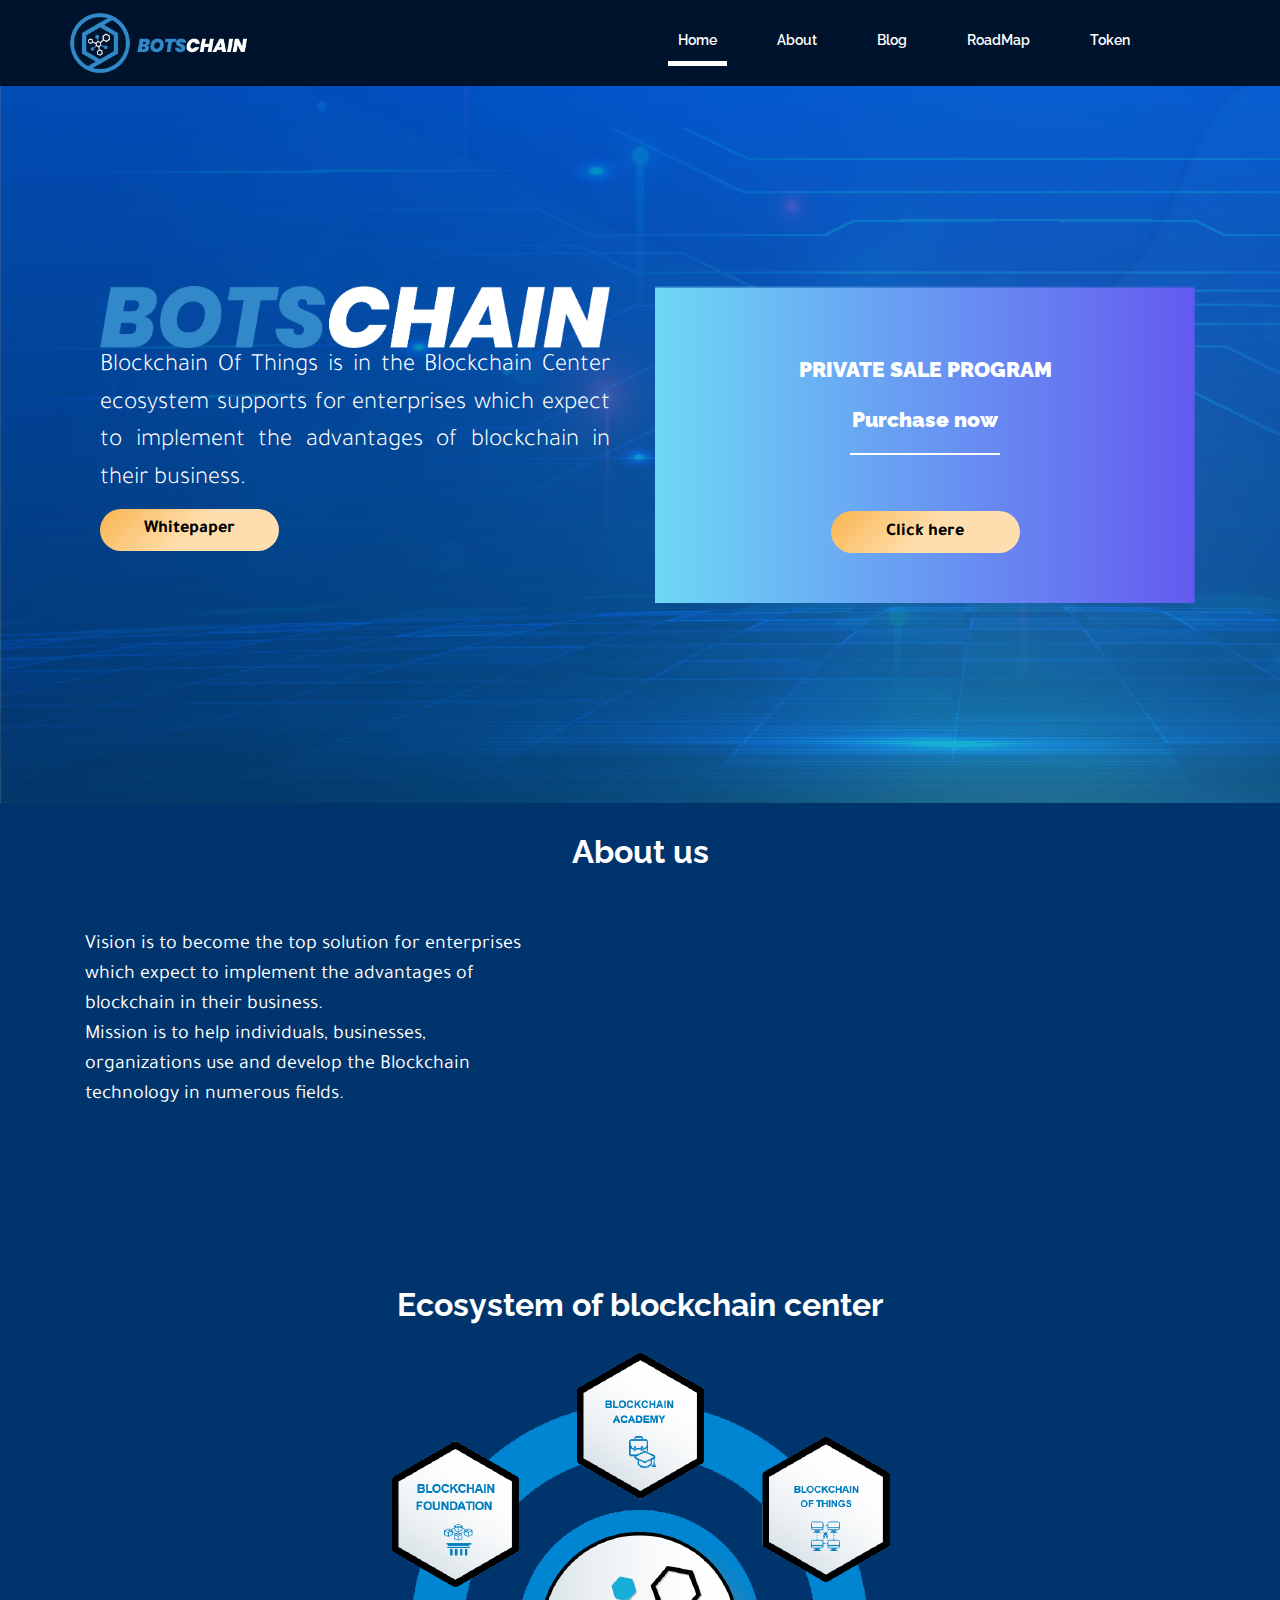
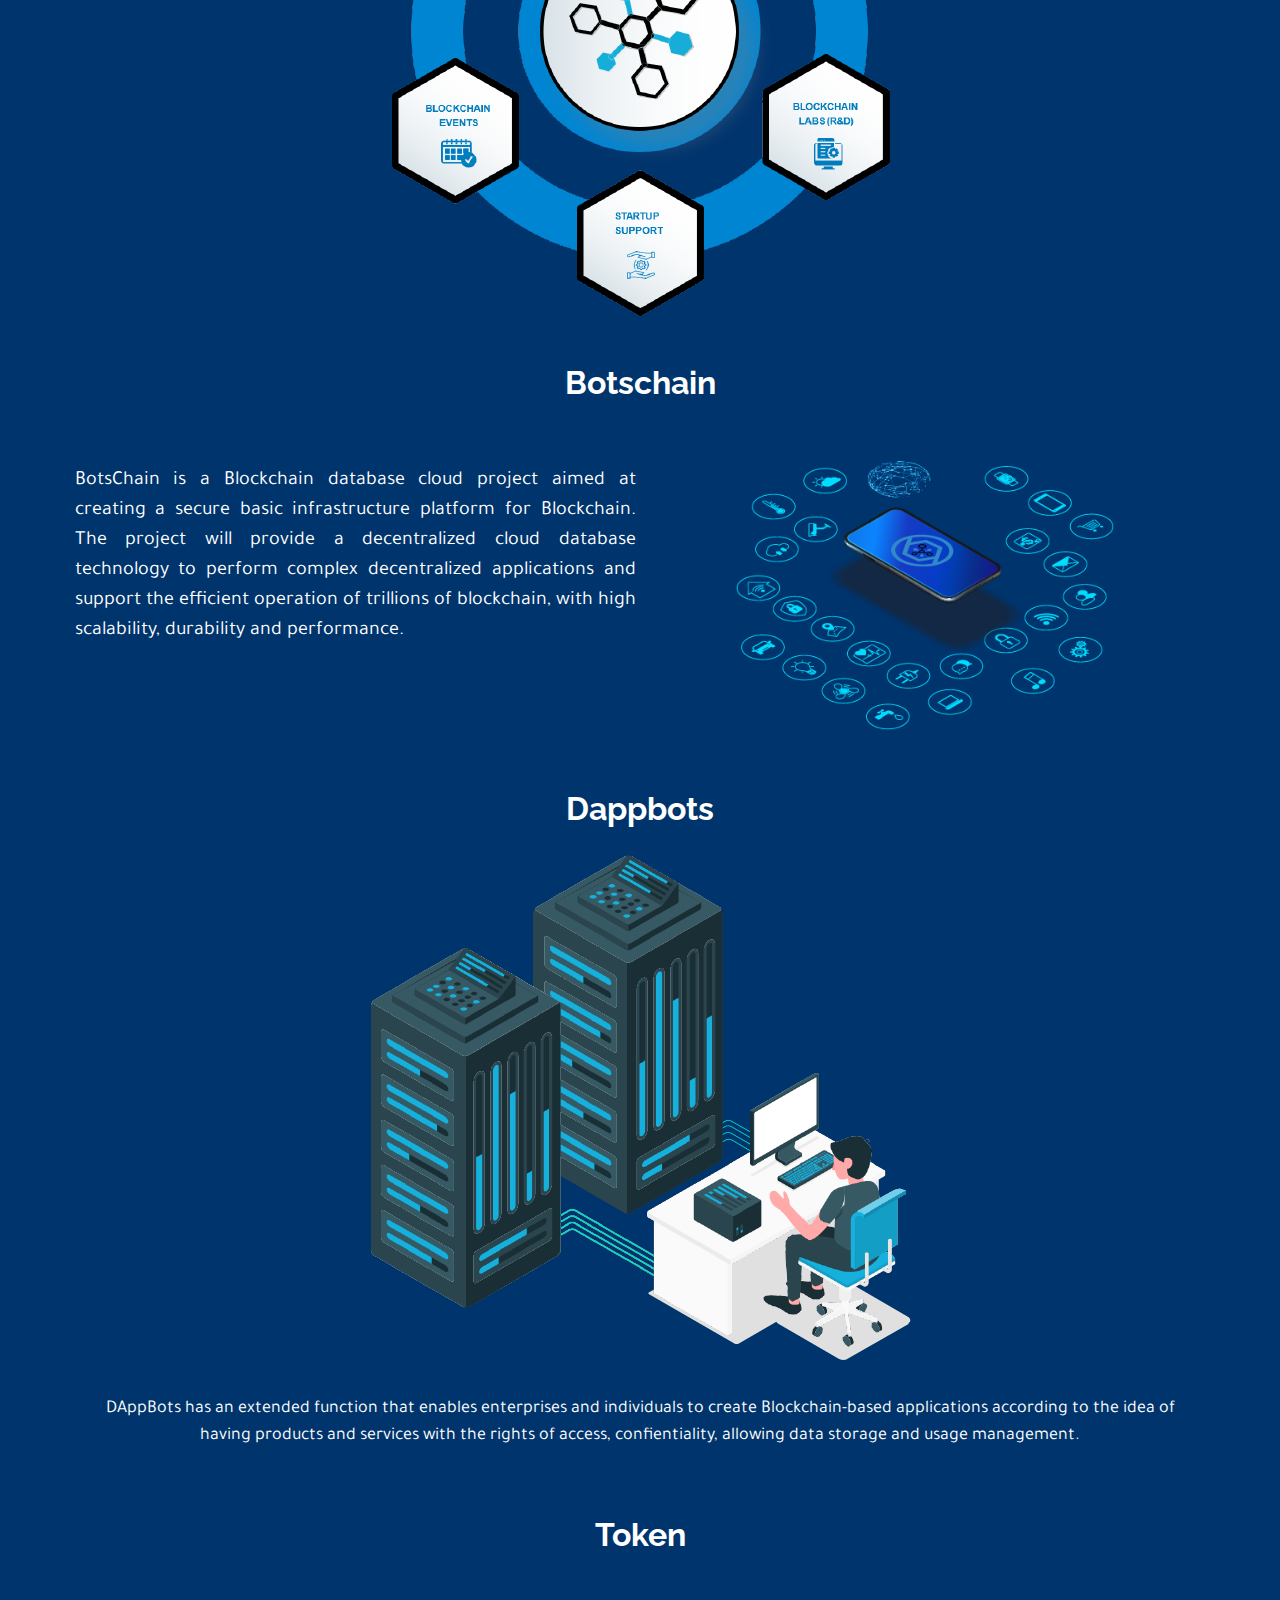
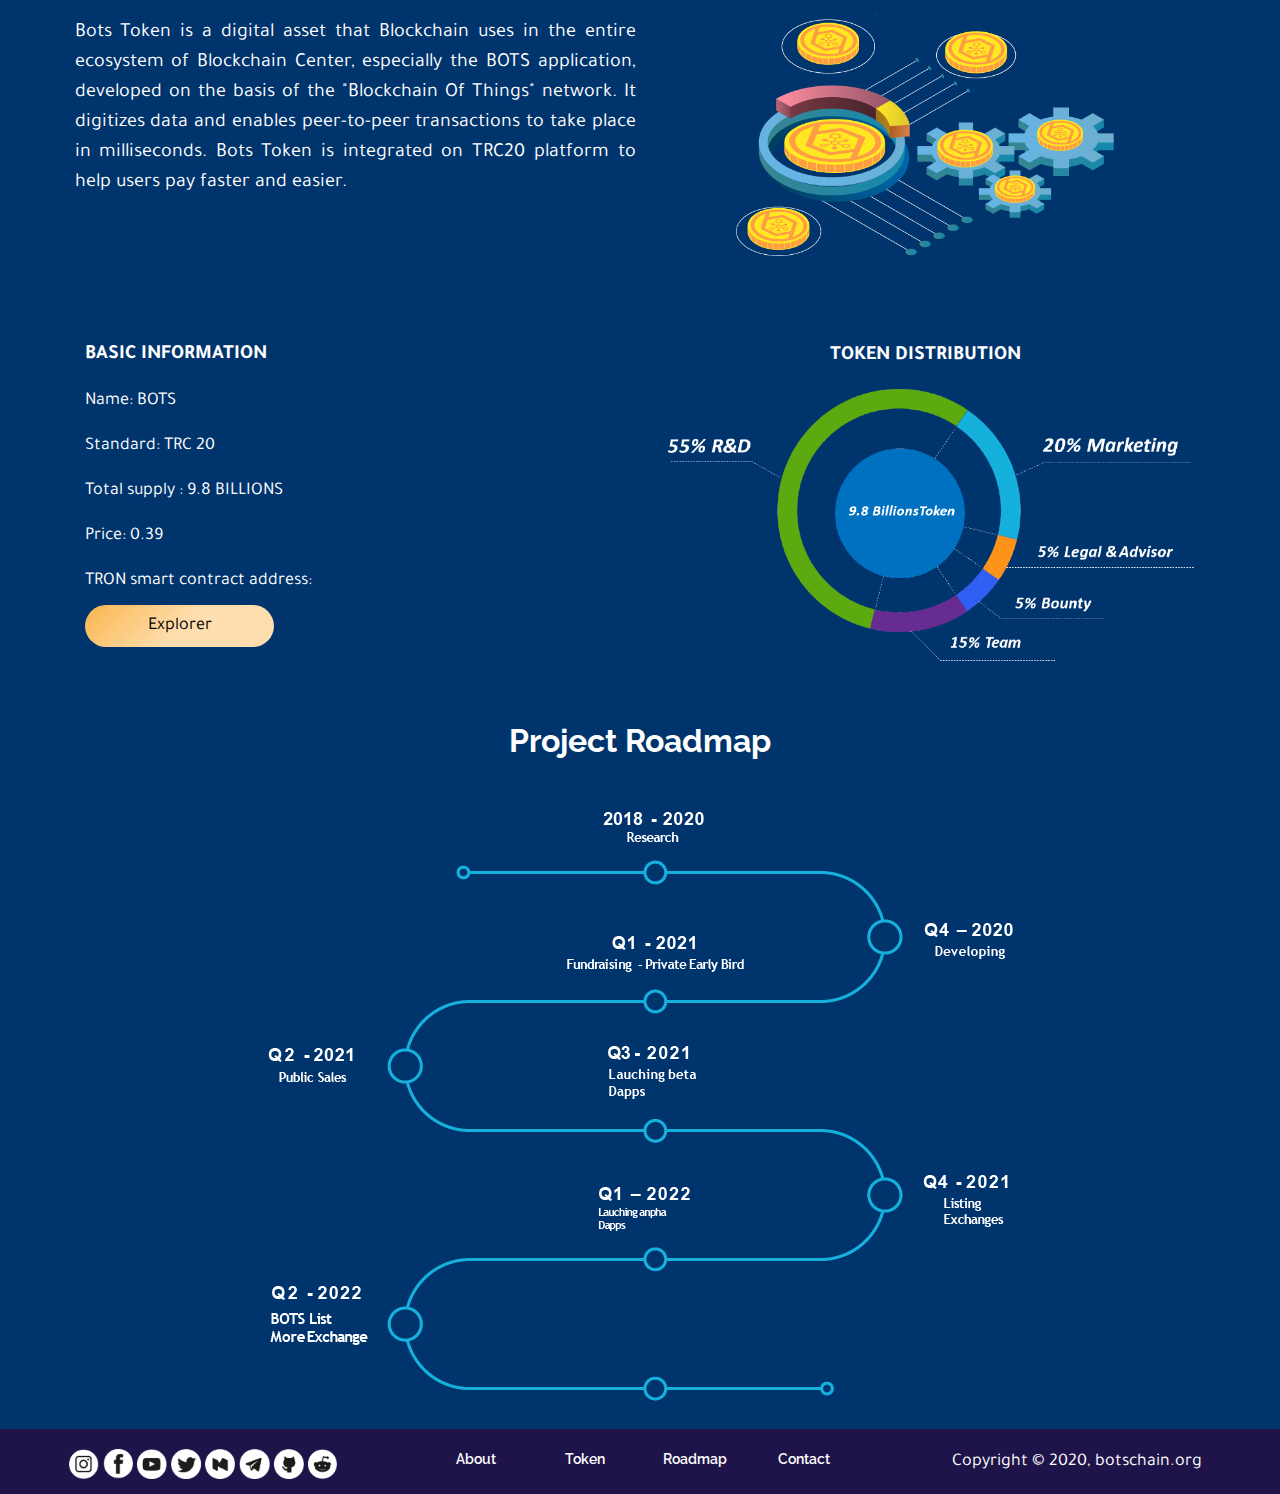
==== commit 9be1a305: "fix content" ====
--- a/index.html
+++ b/index.html
@@ -40,33 +40,20 @@
 		<div class="bg_star">
 			<div class="container">
 				<div class="row tit_swapbots">
-					<div class="col-lg-4 col-sm-12">
+					<div class="col-lg-6 col-sm-12">
 					    <div class="container">
-					        <img class="img-fluid" src="img/DEMO WEB BOTSCHAIN-03.png">
-    						<p class="sub_tit">Blockchain Of Things is in the Blockchain Center ecosystem supports for enterprises which expect to implement the advantages of blockchain in their business.</p>
-							<a href="https://github.com/SwapBots2/SWB-whitepaper/raw/main/WHITEPAPER.ver.1.pdf"><button class="btn_submit"><b style="color: black;">Whitepaper</b></button></a>
+					        <img class="img-fluid" src="img/BOTSCHAIN CHANNEL-09.png">
+    						<p class="sub_tit" style="font-size: 25px; ">Blockchain Of Things is in the Blockchain Center ecosystem supports for enterprises which expect to implement the advantages of blockchain in their business.</p>
+							<a href="#"><button class="btn_submit" style="margin-top: -10px;"><b style="color: black;">Whitepaper</b></button></a>
 					    </div>
 					</div>
-					<div class="col-lg-4 col-sm-12">
+					<div class="col-lg-6 col-sm-12">
 						<center>
 							<div class="cooming_soon">
 								<!-- partial:index.partial.html -->
 								<p class="cms"><p class="txt_cms">PRIVATE SALE PROGRAM</p> <p class="txt_cms">Purchase now</p>
 								<div class="bor_slide" style="height: 10px;"></div>
-								<center><a href="private-sale.html"><button class="btn_submit"><b style="color: black;">Click here</b></button></a></center>
-								
-								<!-- partial 
-								  <script  src="./script.js"></script> -->
-							</div>
-						</center>
-					</div>
-					<div class="col-lg-4 col-sm-12">
-						<center>
-							<div class="cooming_soon">
-								<!-- partial:index.partial.html -->
-								<p class="cms"><p class="txt_cms">CONVERT TOKEN PROGRAM</p> <p class="txt_cms">Convert now</p>
-								<div class="bor_slide" style="height: 10px;"></div>
-								<center><a href="private-sale.html"><button class="btn_submit"><b style="color: black;">Click here</b></button></a></center>
+								<center><a href="private.html"><button class="btn_submit"><b style="color: black;">Click here</b></button></a></center>
 								
 								<!-- partial 
 								  <script  src="./script.js"></script> -->
@@ -90,7 +77,7 @@
 					<div class="col-lg-1 col-sm-12"></div>
 					<div class="col-lg-6 col-sm-12">
 						<center>
-							<img class="img-fluid" id="img_cs" src="img/DEMO WEB BOTSCHAIN-10.png" alt="">
+							<iframe width="100%" height="315" src="https://www.youtube.com/embed/AVT4dhPkwCw" frameborder="0" allow="accelerometer; autoplay; clipboard-write; encrypted-media; gyroscope; picture-in-picture" allowfullscreen></iframe>
 						</center>
 					</div>
 				</div>
@@ -167,7 +154,8 @@
 						<p>Standard: TRC 20</p>
 						<p>Total supply : 9.8 BILLIONS</p>
 						<p>Price: 0.39</p>
-						<p>TRON smart contract address: <a href="https://tronscan.org/#/contract/TYnagWh1eR7VUoSpE7YhBbKbJRzqPjswrM/code" target="_blank" style="color: white;">https://tronscan.org/#/contract/TYnagWh1eR7VUoSpE7YhBbKbJRzqPjswrM/code</a> </p>
+						<p>TRON smart contract address: </p>
+							<a href="https://tronscan.org/#/contract/TYnagWh1eR7VUoSpE7YhBbKbJRzqPjswrM/code" target="_blank"><button class="btn_submit" style="font-weight: 400; margin-top: -20px;">Explorer</button></a>
 					</div>
 					<div class="col-lg-6">
 						<center>
--- a/style.css
+++ b/style.css
@@ -125,7 +125,7 @@
 	padding-bottom: 170px;
 }
 .purchase{
-	background-image: url('img/bg_purchase.png');
+	background-image: url('img/DEMO\ WEB\ BOTSCHAIN-10.png');
 	background-size: cover	;
 	padding-bottom: 50px;
 }
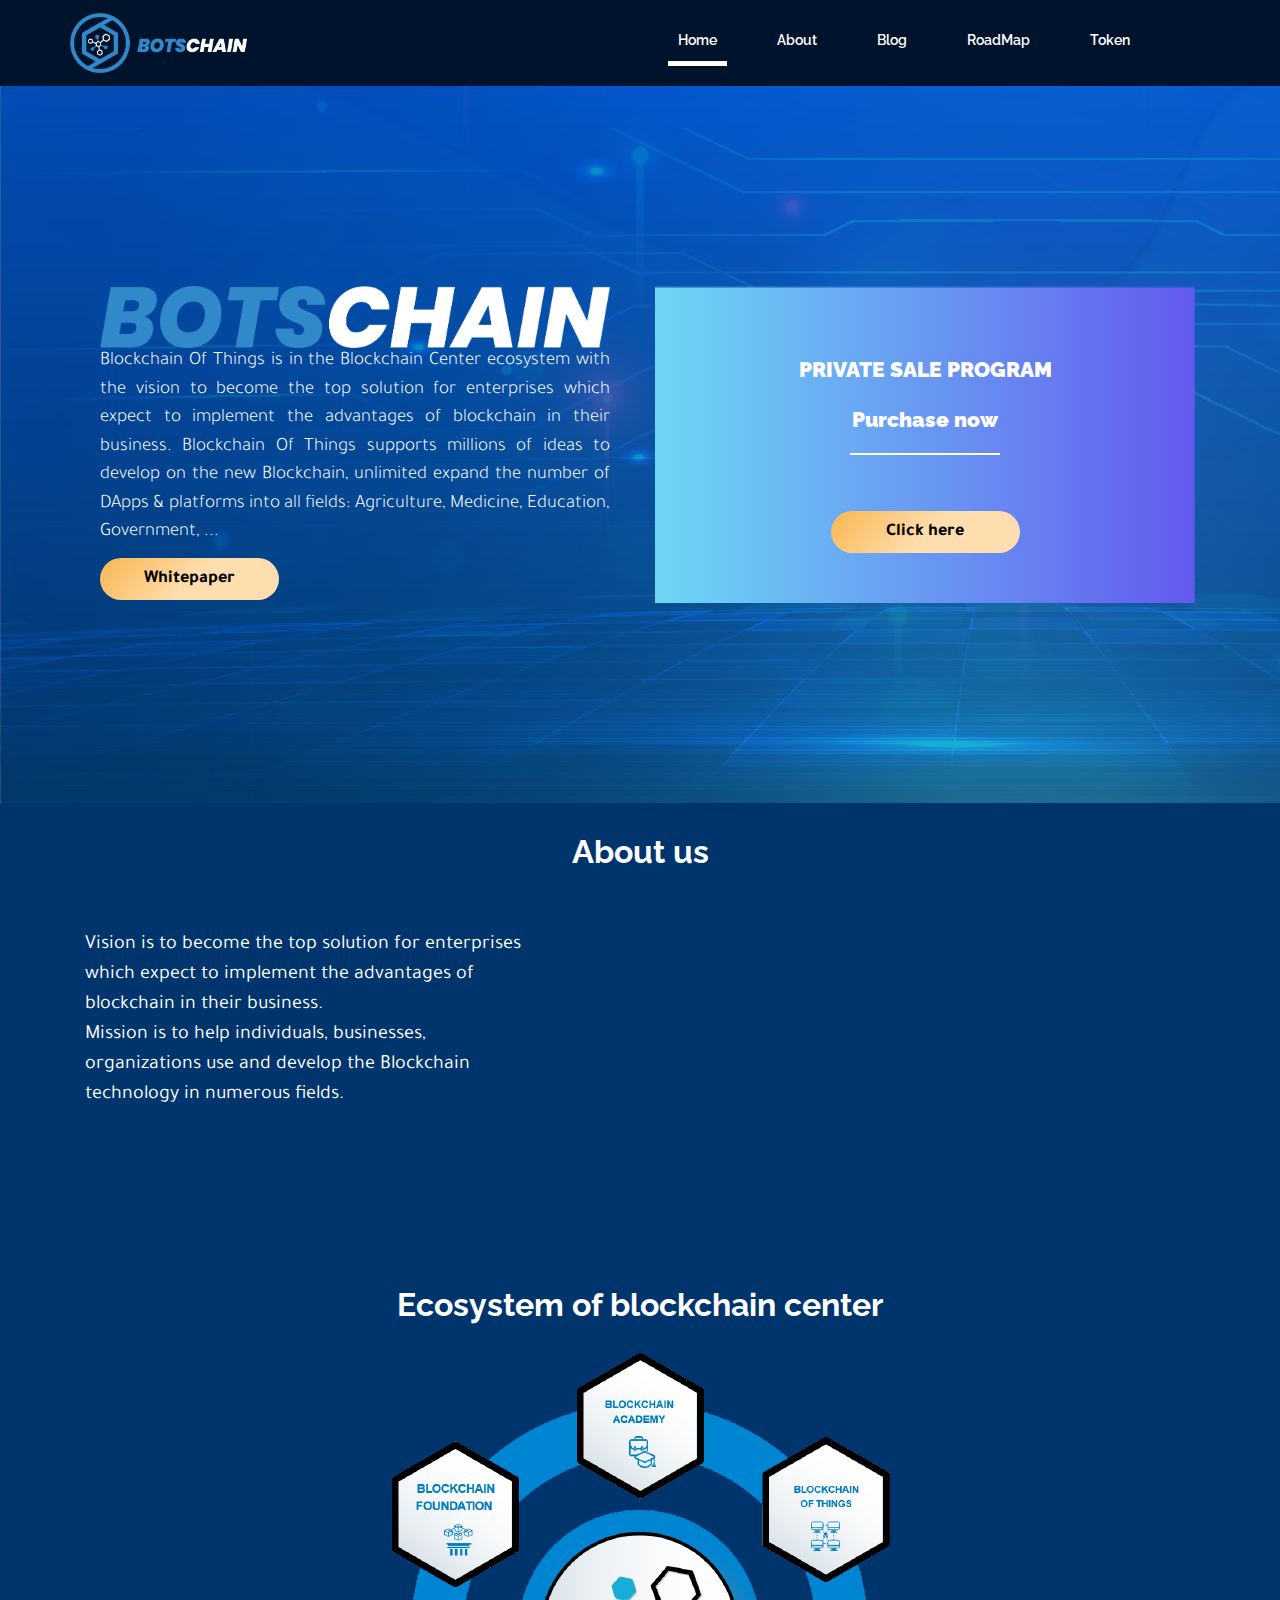
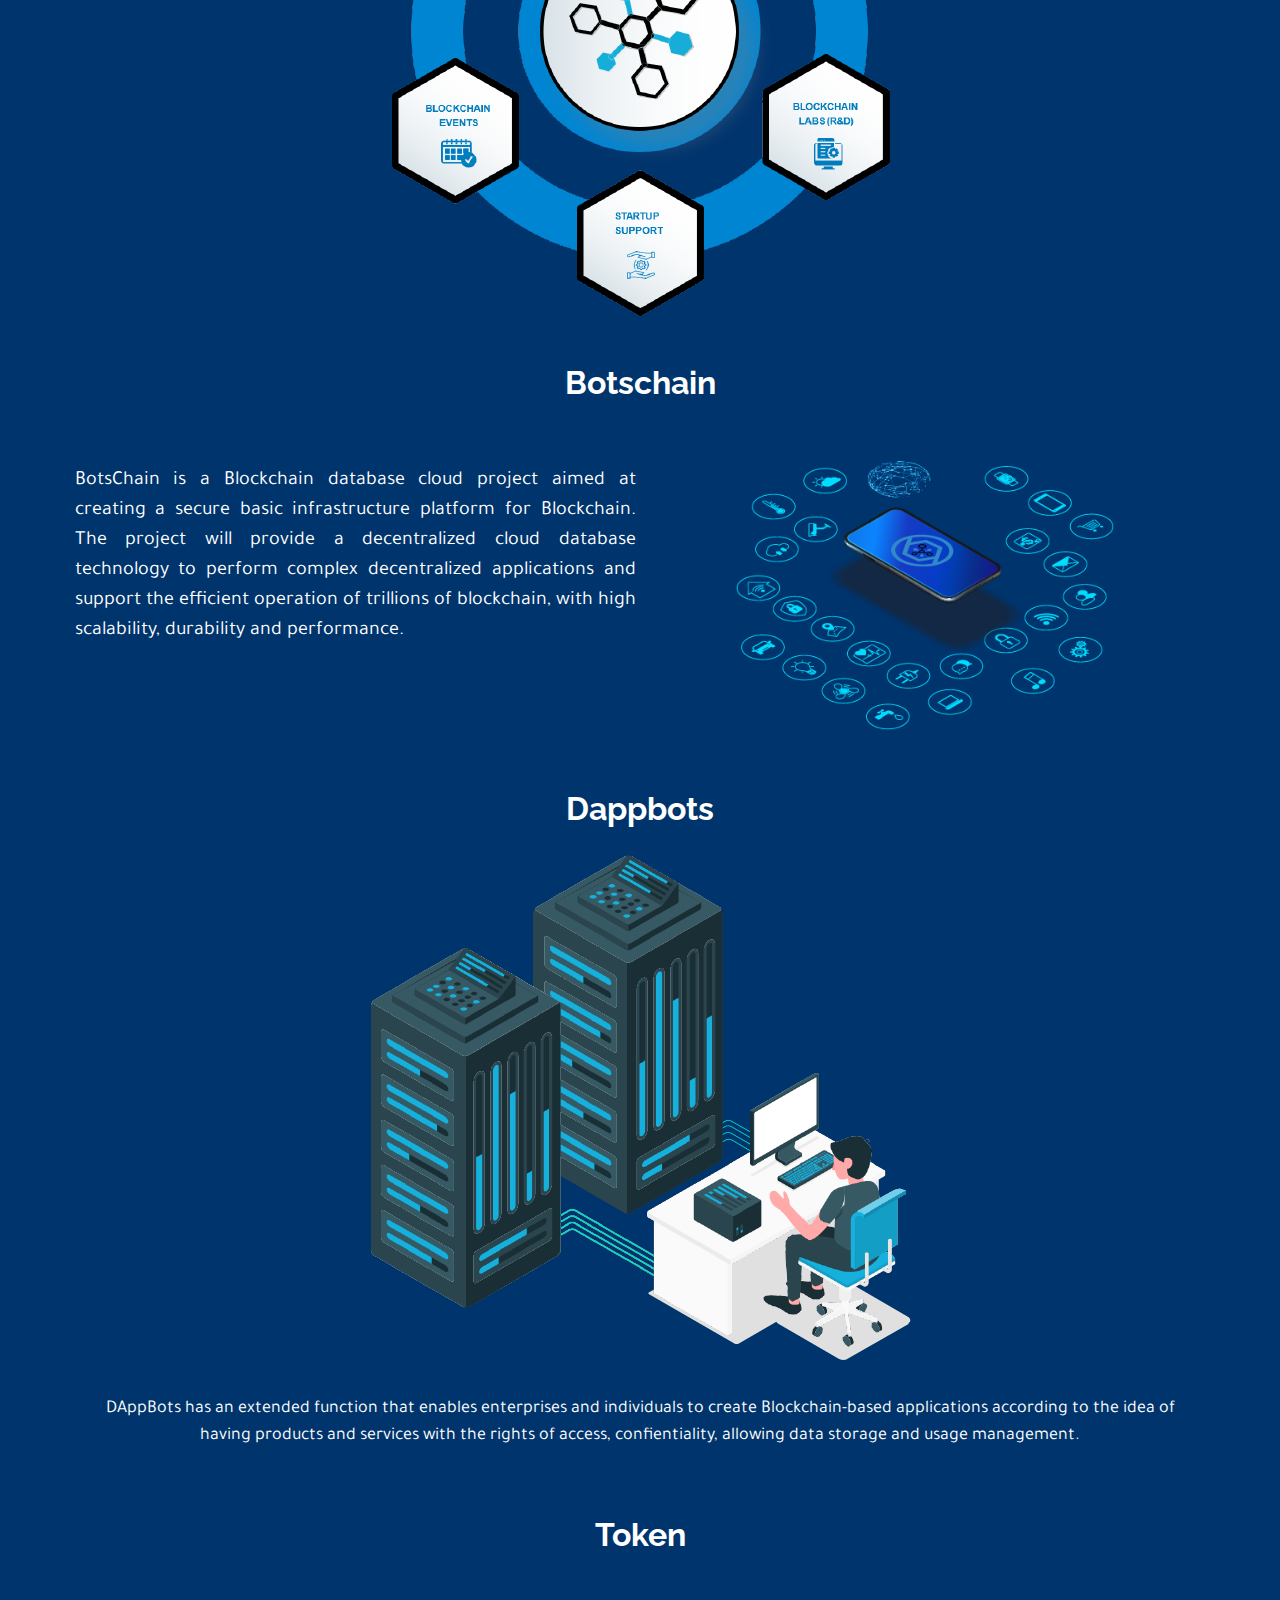
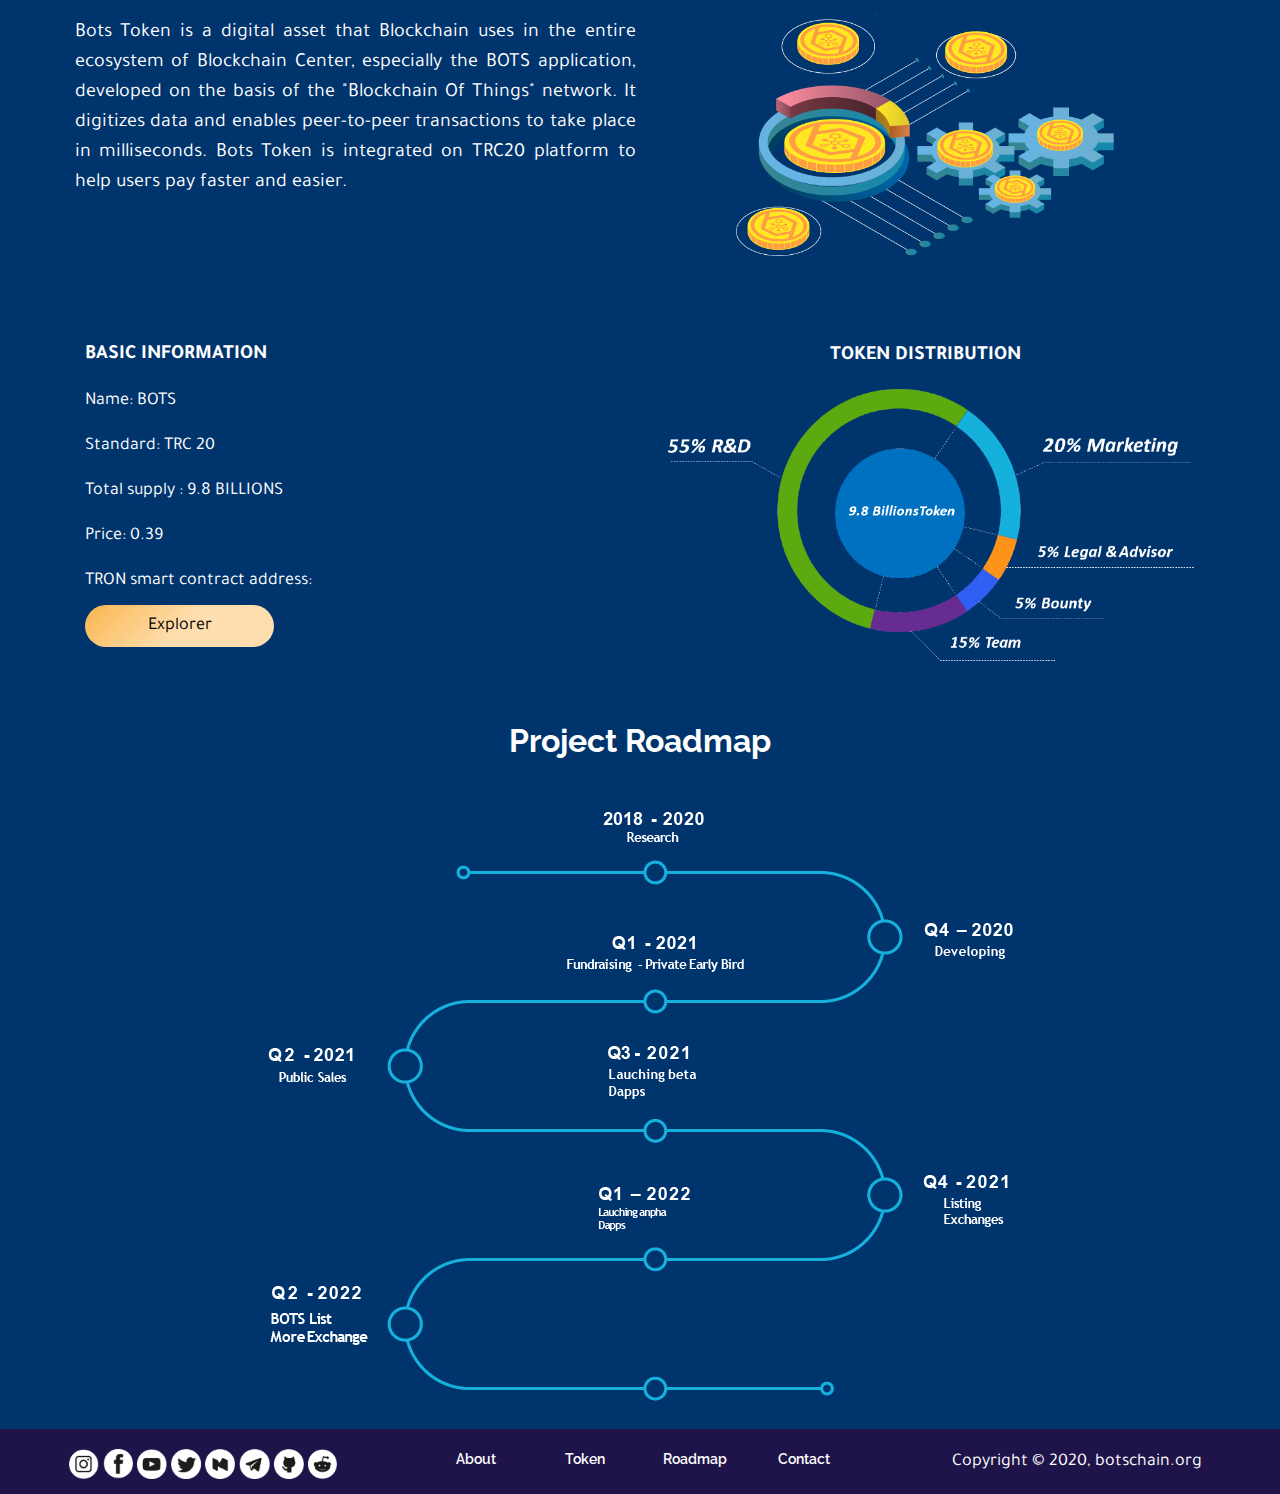
==== commit 24dd3400: "update content" ====
--- a/index.html
+++ b/index.html
@@ -43,7 +43,7 @@
 					<div class="col-lg-6 col-sm-12">
 					    <div class="container">
 					        <img class="img-fluid" src="img/BOTSCHAIN CHANNEL-09.png">
-    						<p class="sub_tit" style="font-size: 25px; ">Blockchain Of Things is in the Blockchain Center ecosystem supports for enterprises which expect to implement the advantages of blockchain in their business.</p>
+    						<p class="sub_tit" style="font-size: 19px; ">Blockchain Of Things is in the Blockchain Center ecosystem with the vision to become the top solution for enterprises which expect to implement the advantages of blockchain in their business. Blockchain Of Things supports millions of ideas to develop on the new Blockchain, unlimited expand the number of DApps &  platforms into all fields: Agriculture, Medicine, Education, Government, ...</p>
 							<a href="#"><button class="btn_submit" style="margin-top: -10px;"><b style="color: black;">Whitepaper</b></button></a>
 					    </div>
 					</div>
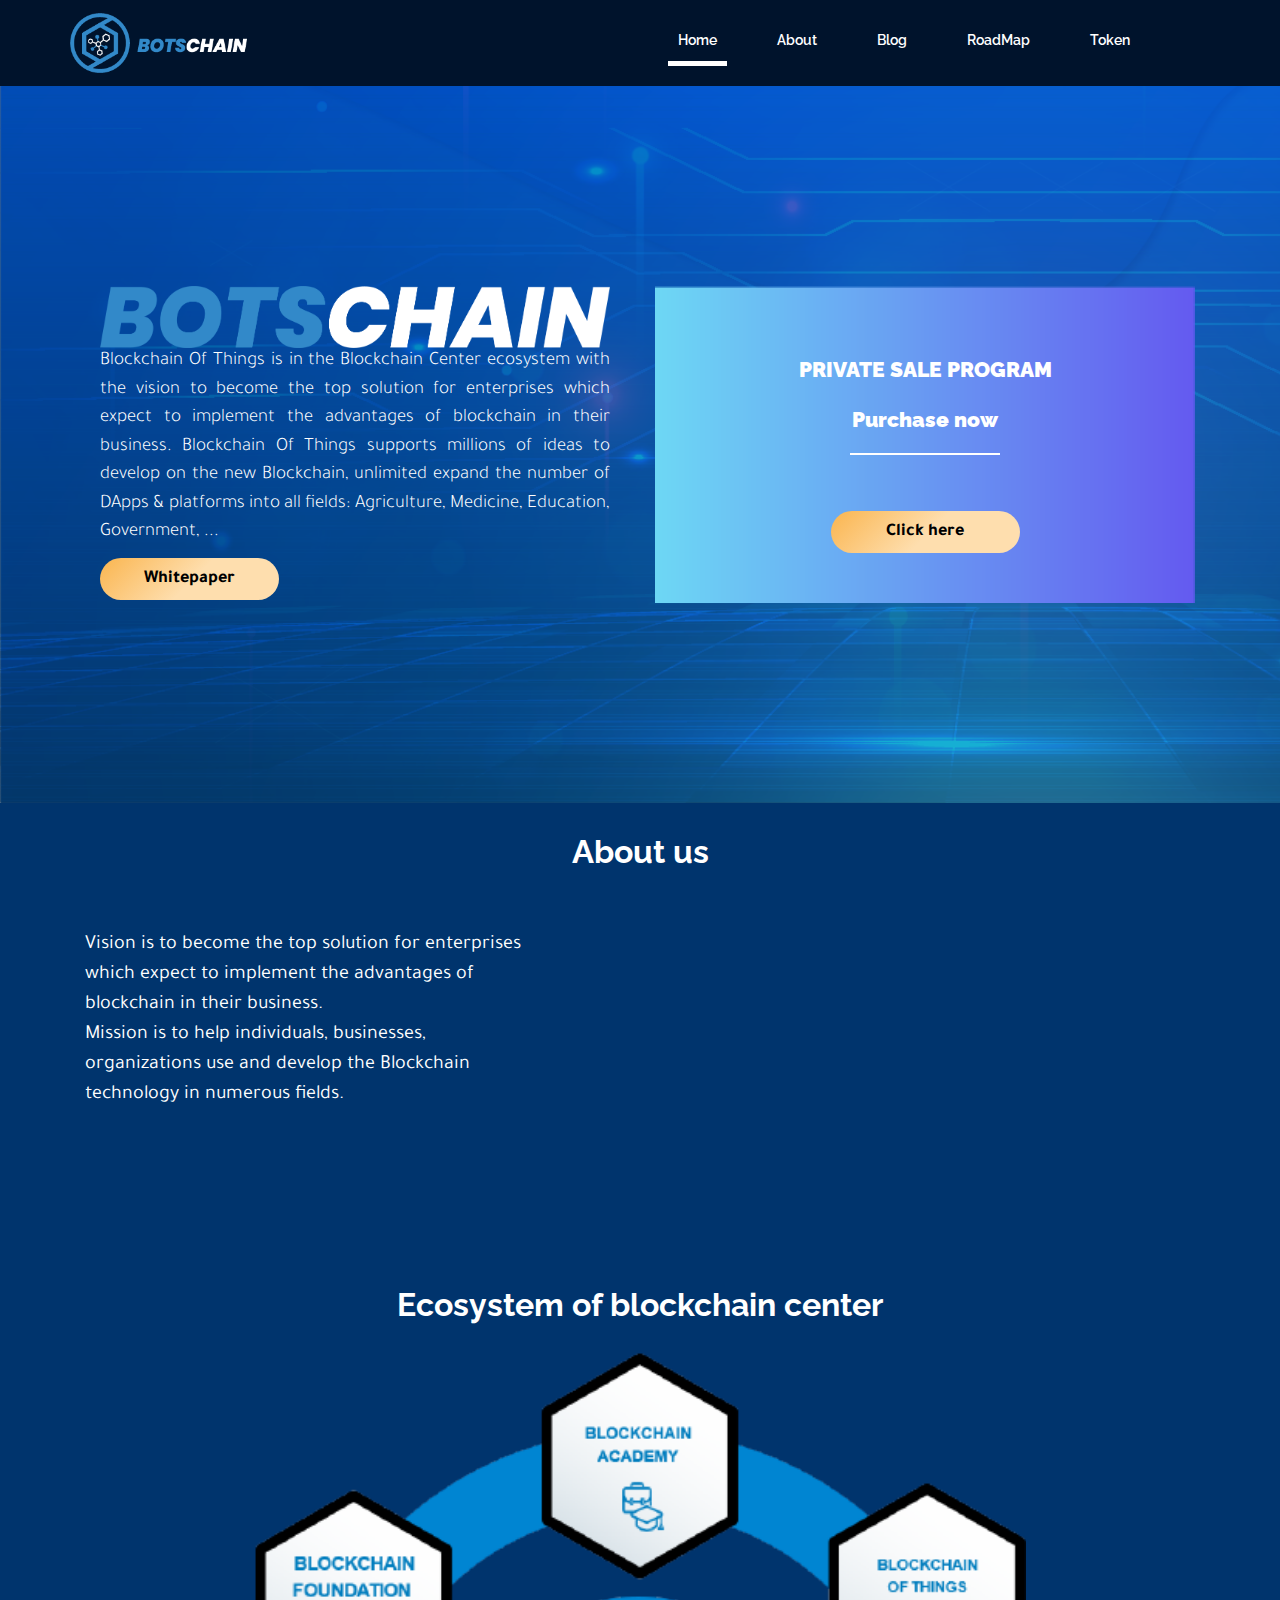
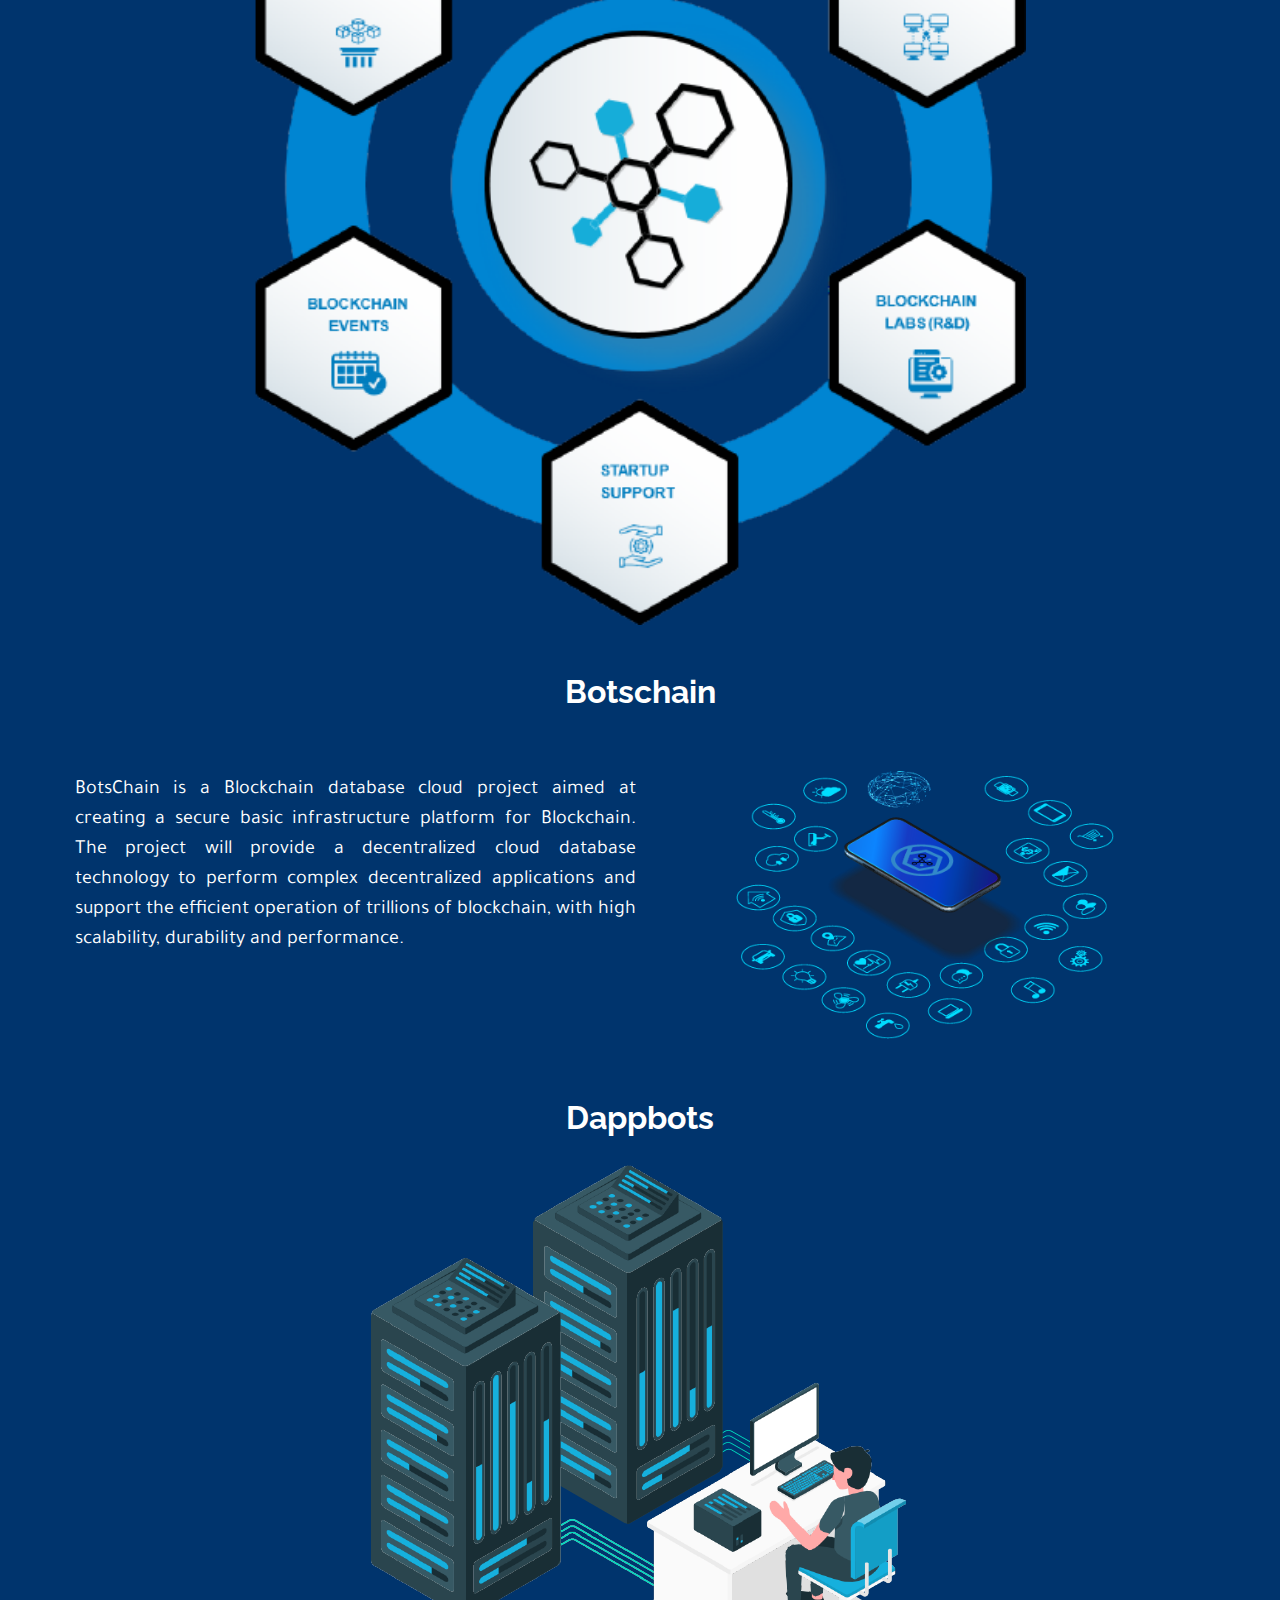
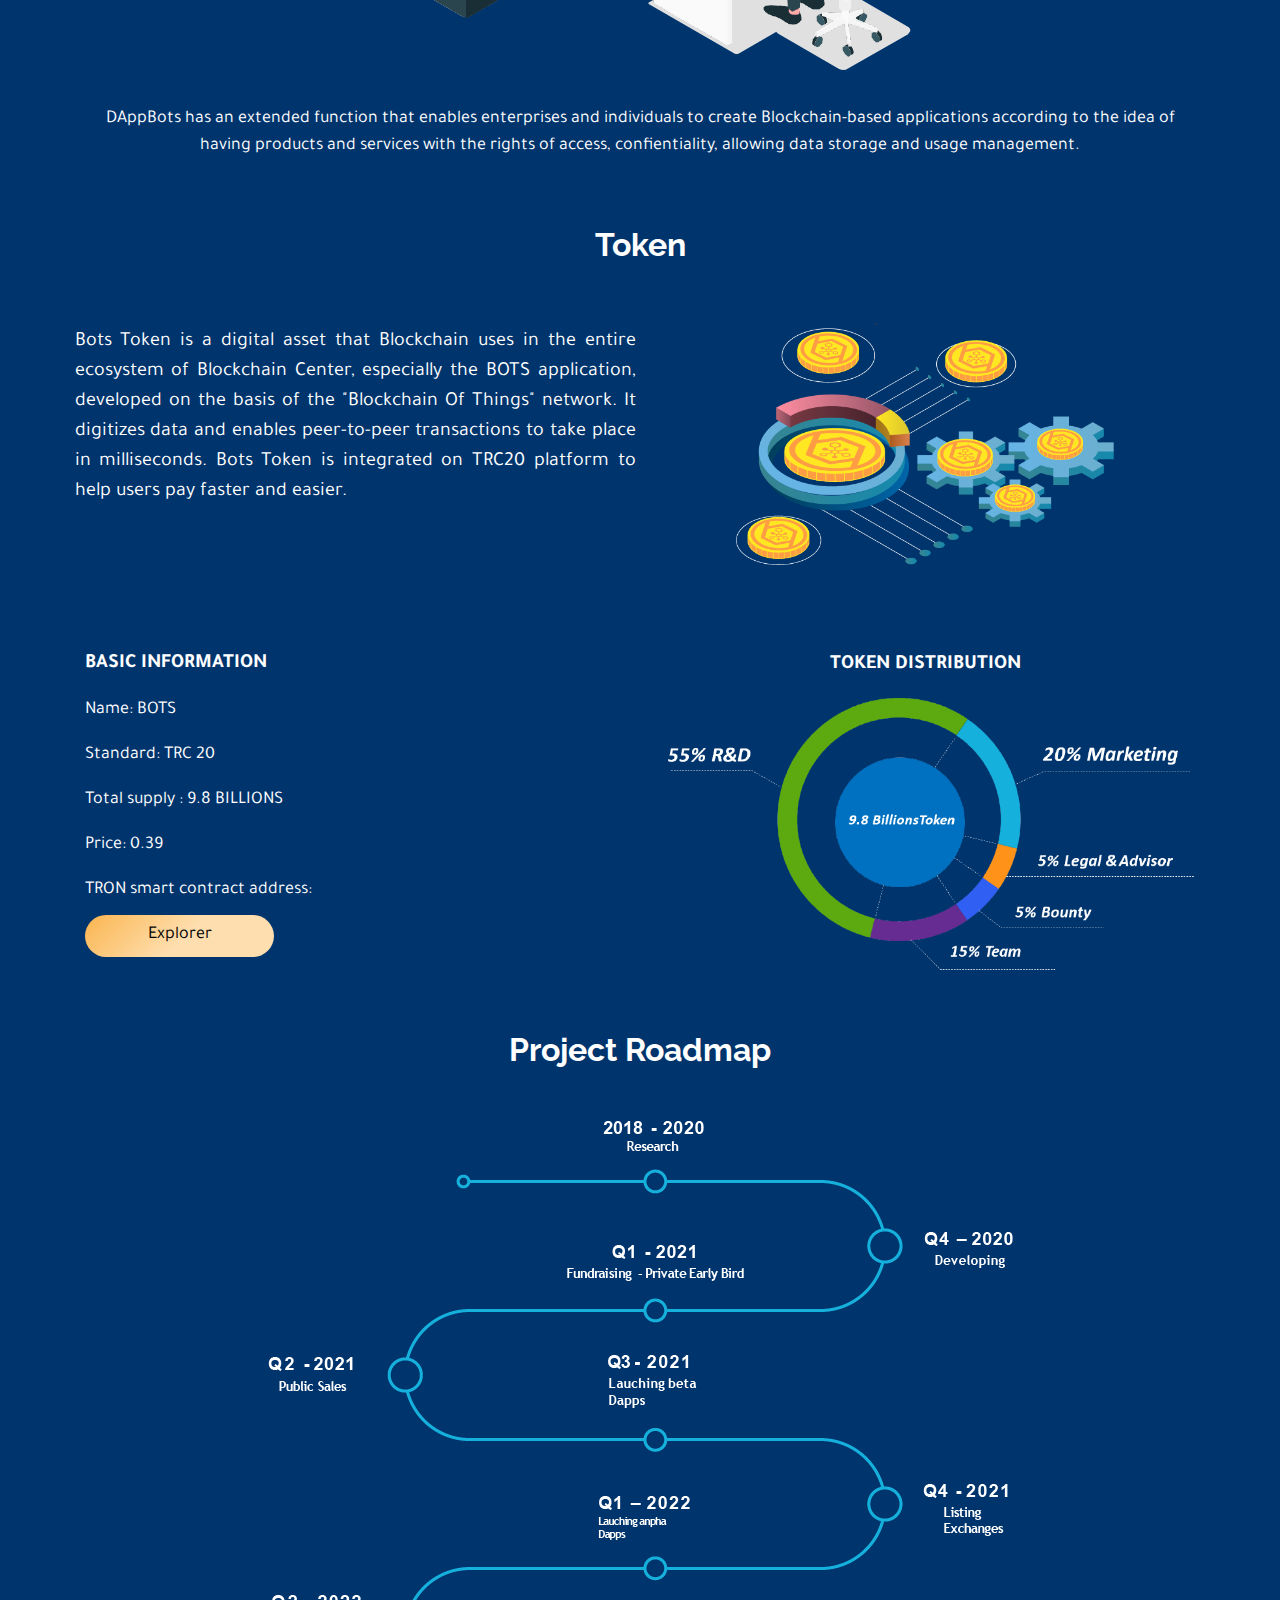
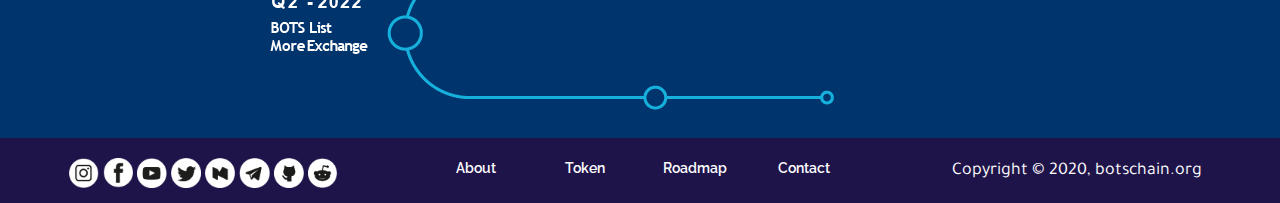
==== commit 485cecf6: "update image" ====
--- a/index.html
+++ b/index.html
@@ -88,7 +88,7 @@
 					<div class="col-12">
 						<div class="row text-center">
 							<div class="col-lg-12 p-3 d-flex justify-content-center">
-								<img class="img-fluid img_cs" src="img/DEMO WEB BOTSCHAIN-04.png">
+								<img class="img-fluid img_cs" src="img/DEMO WEB BOTSCHAIN-04.png" width="70%">
 							</div>
 						</div>
 					</div>
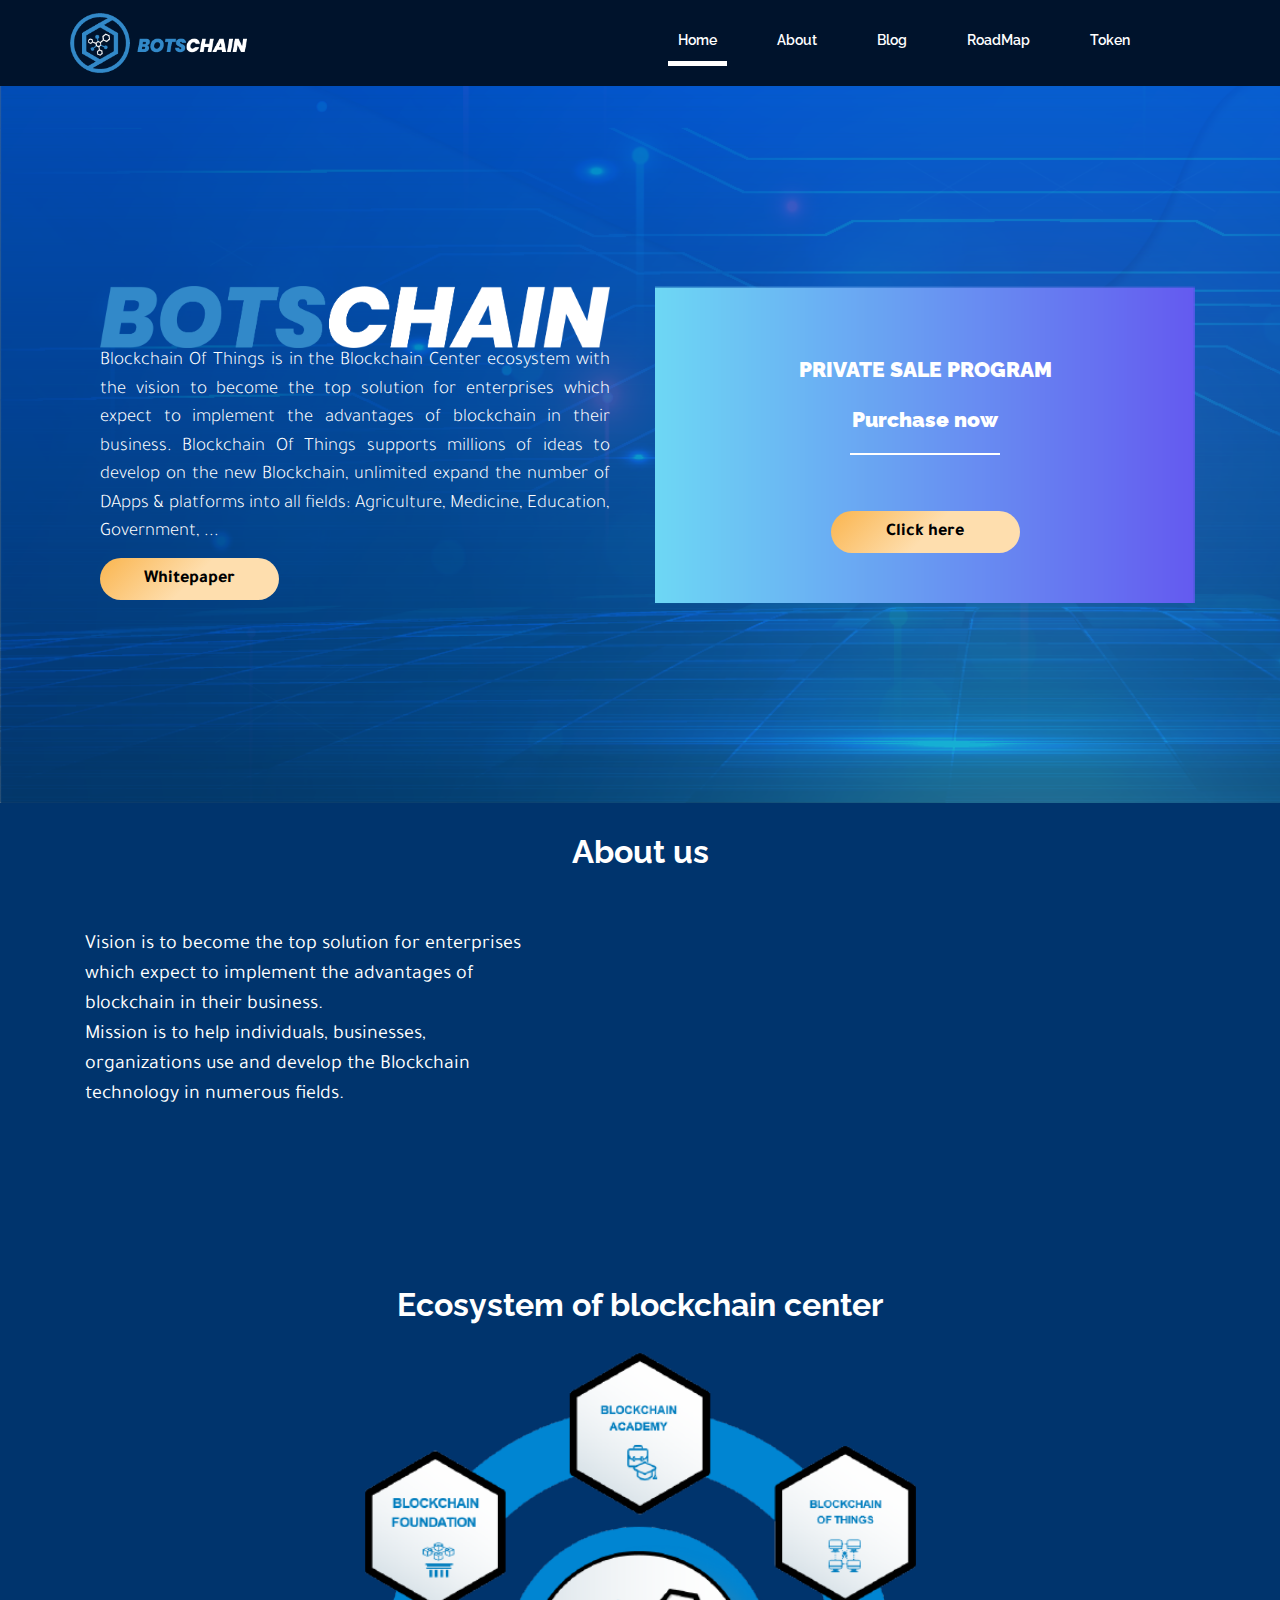
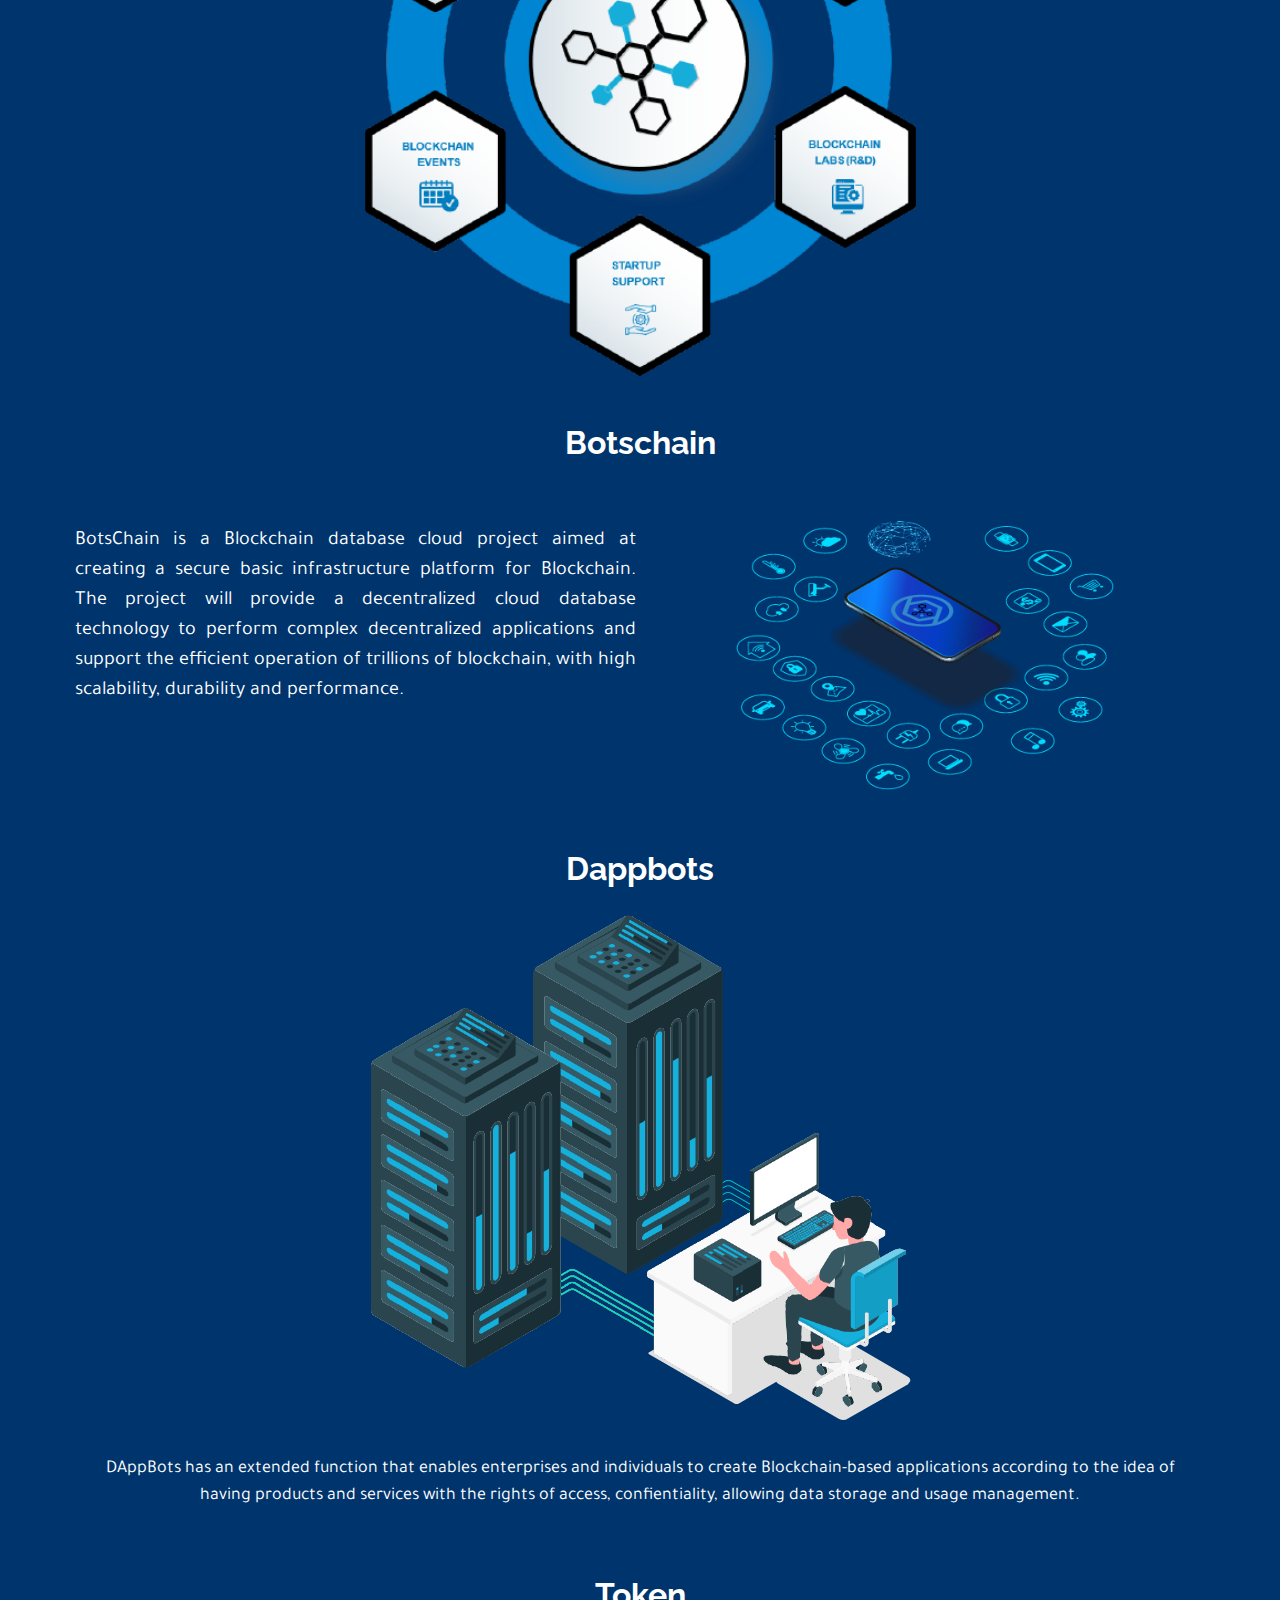
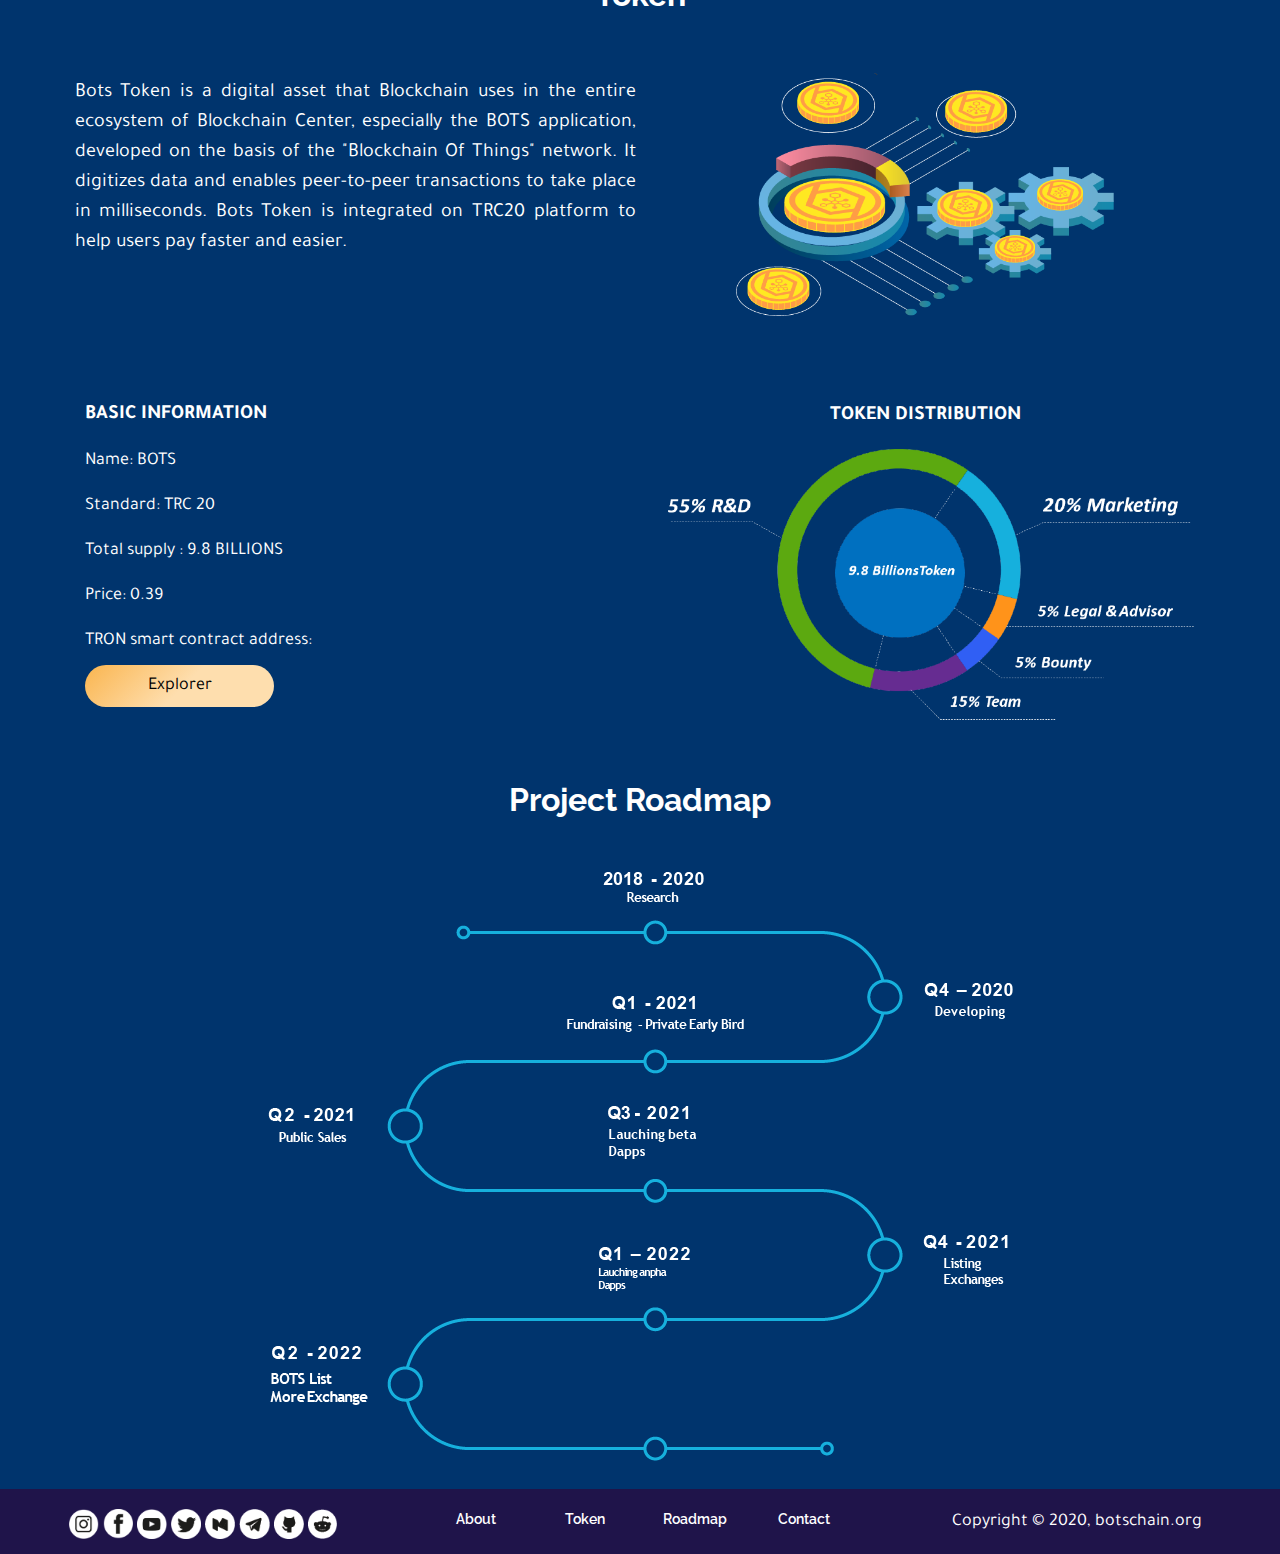
==== commit d5eb74f5: "update" ====
--- a/index.html
+++ b/index.html
@@ -88,7 +88,7 @@
 					<div class="col-12">
 						<div class="row text-center">
 							<div class="col-lg-12 p-3 d-flex justify-content-center">
-								<img class="img-fluid img_cs" src="img/DEMO WEB BOTSCHAIN-04.png" width="70%">
+								<img class="img-fluid img_cs" src="img/DEMO WEB BOTSCHAIN-04.png" width="50%">
 							</div>
 						</div>
 					</div>
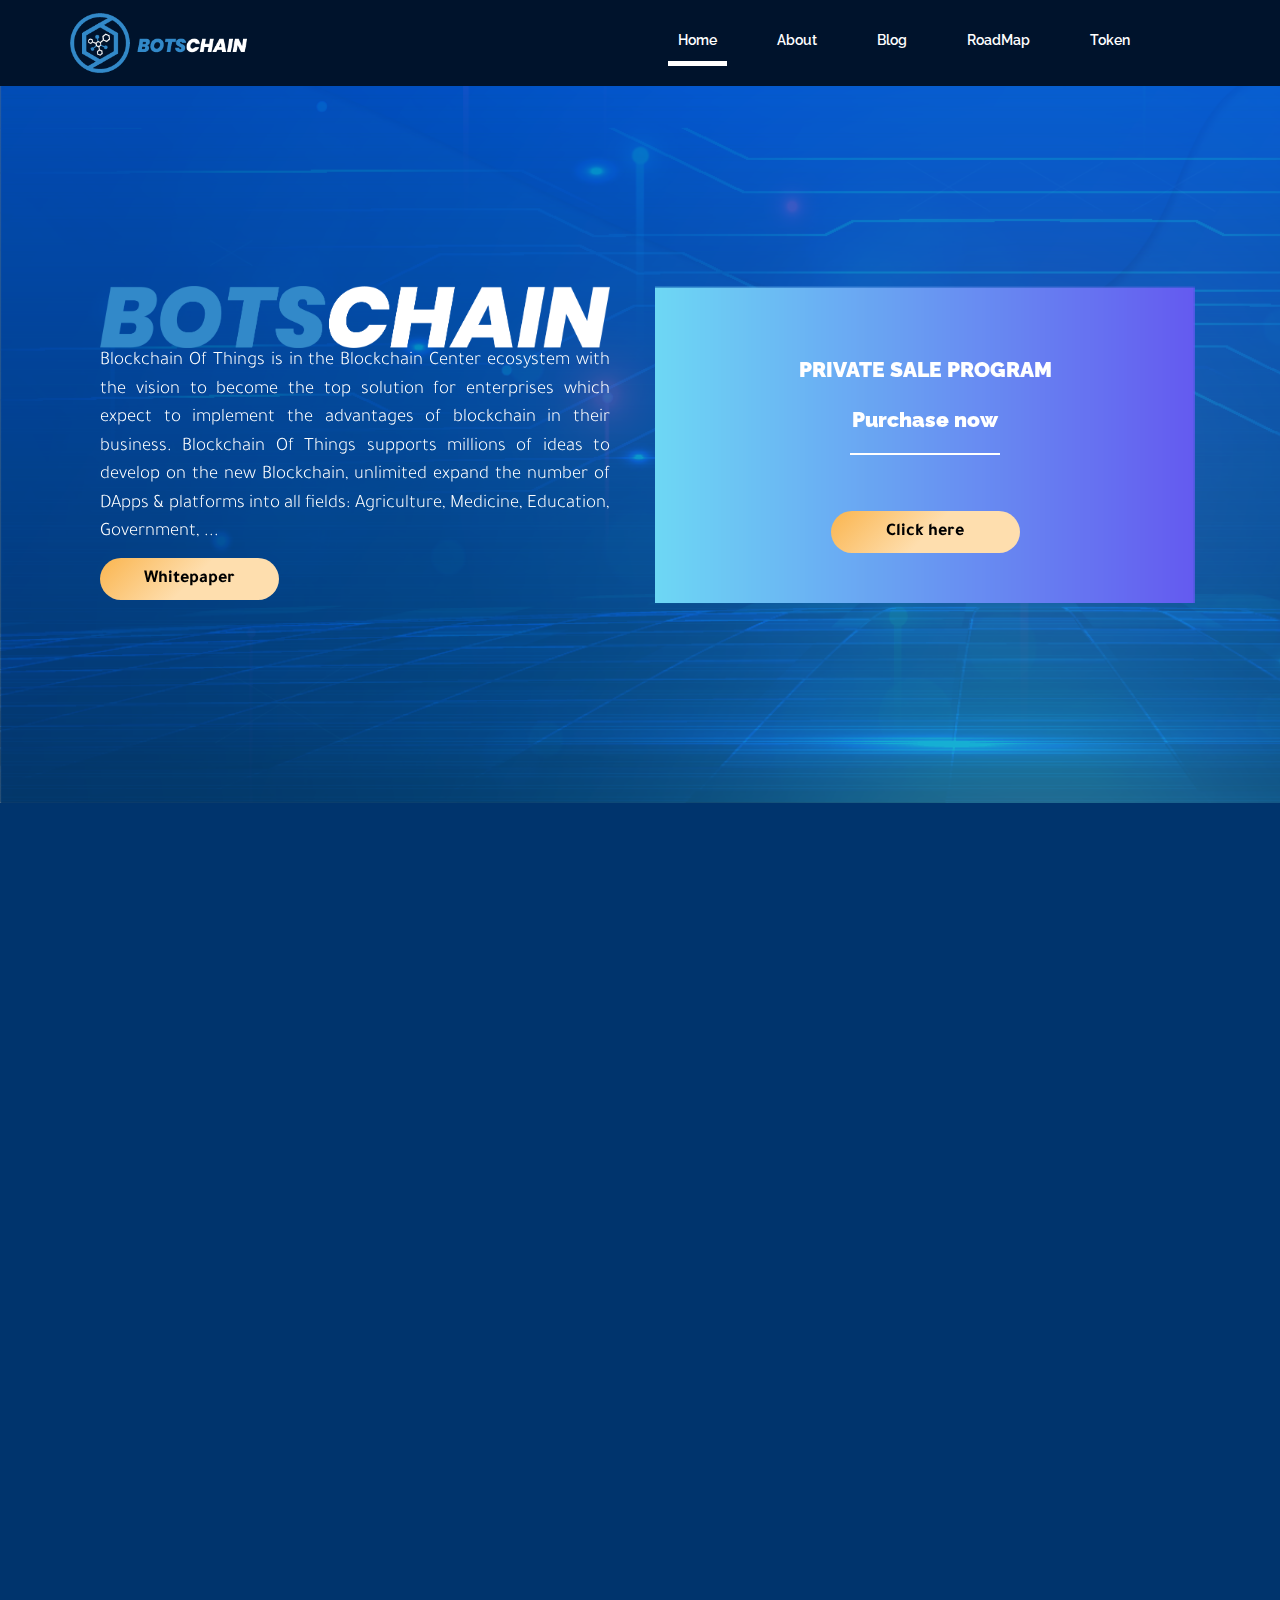
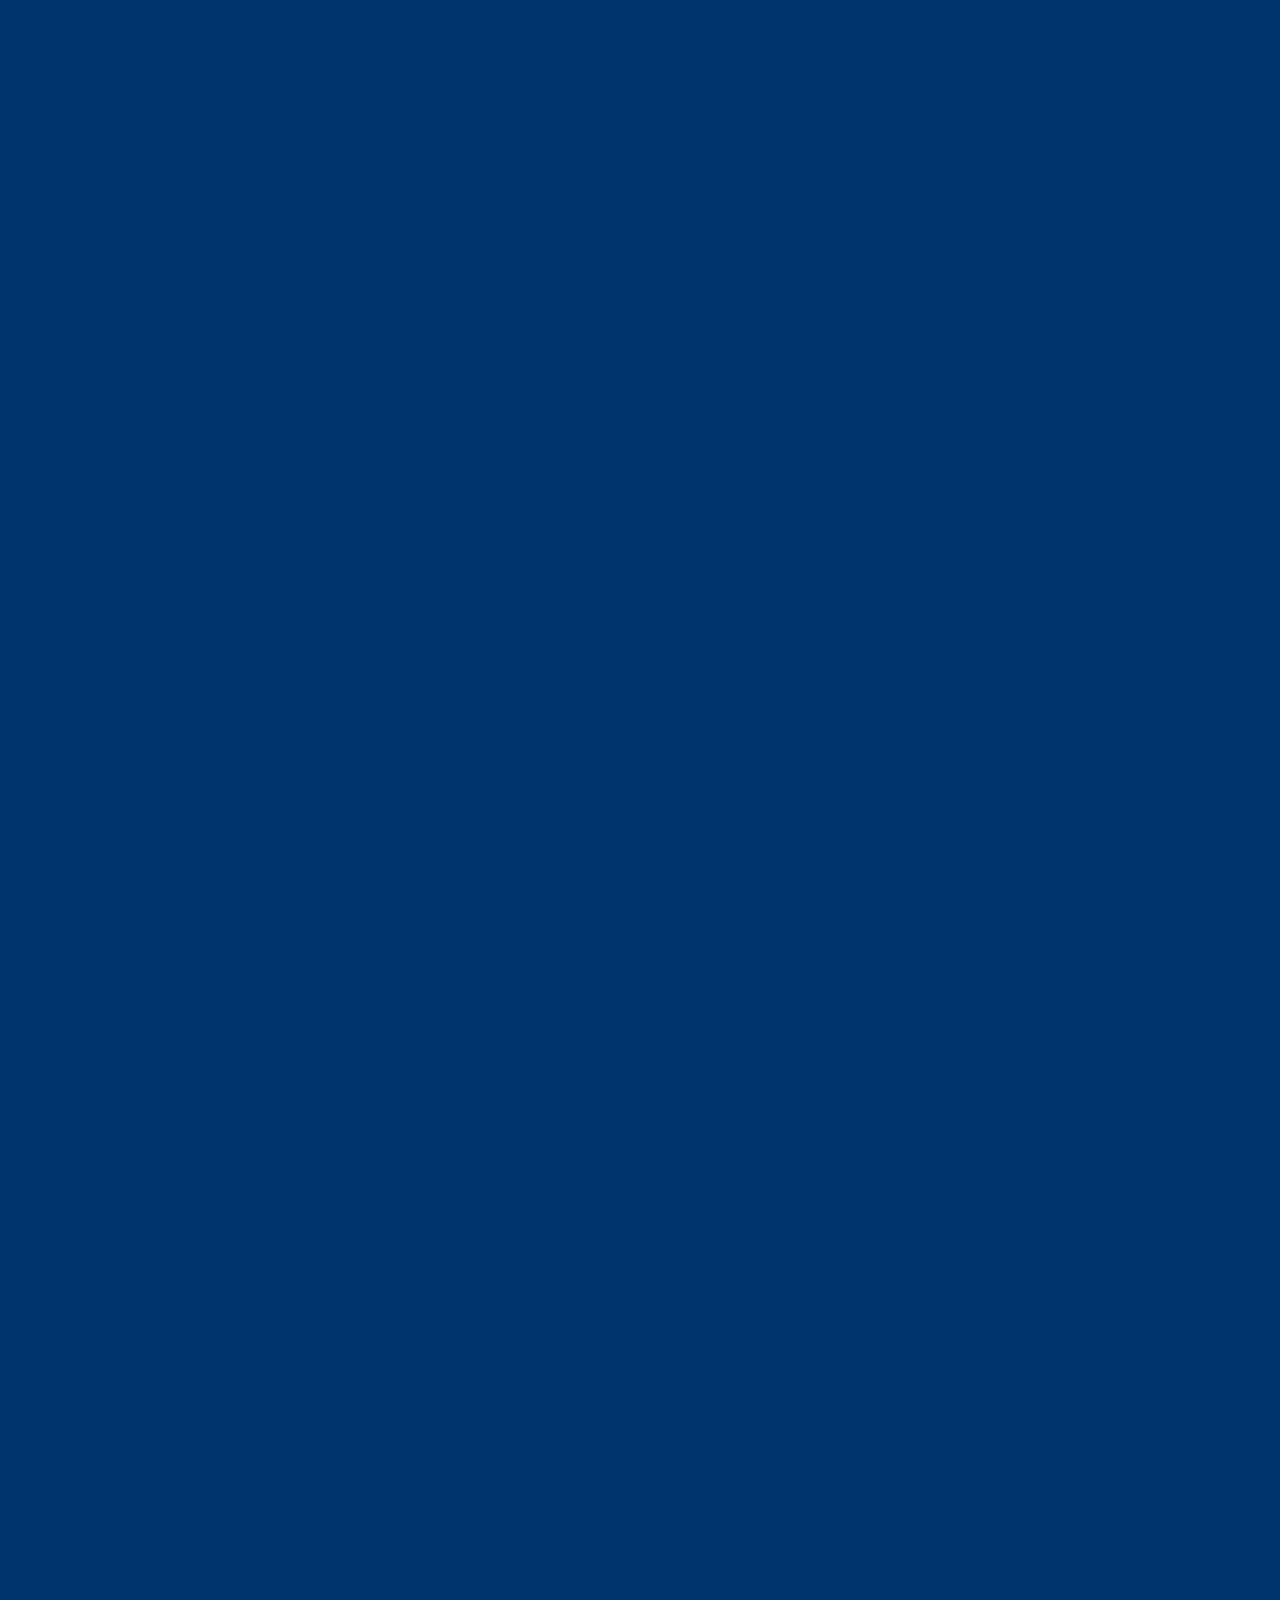
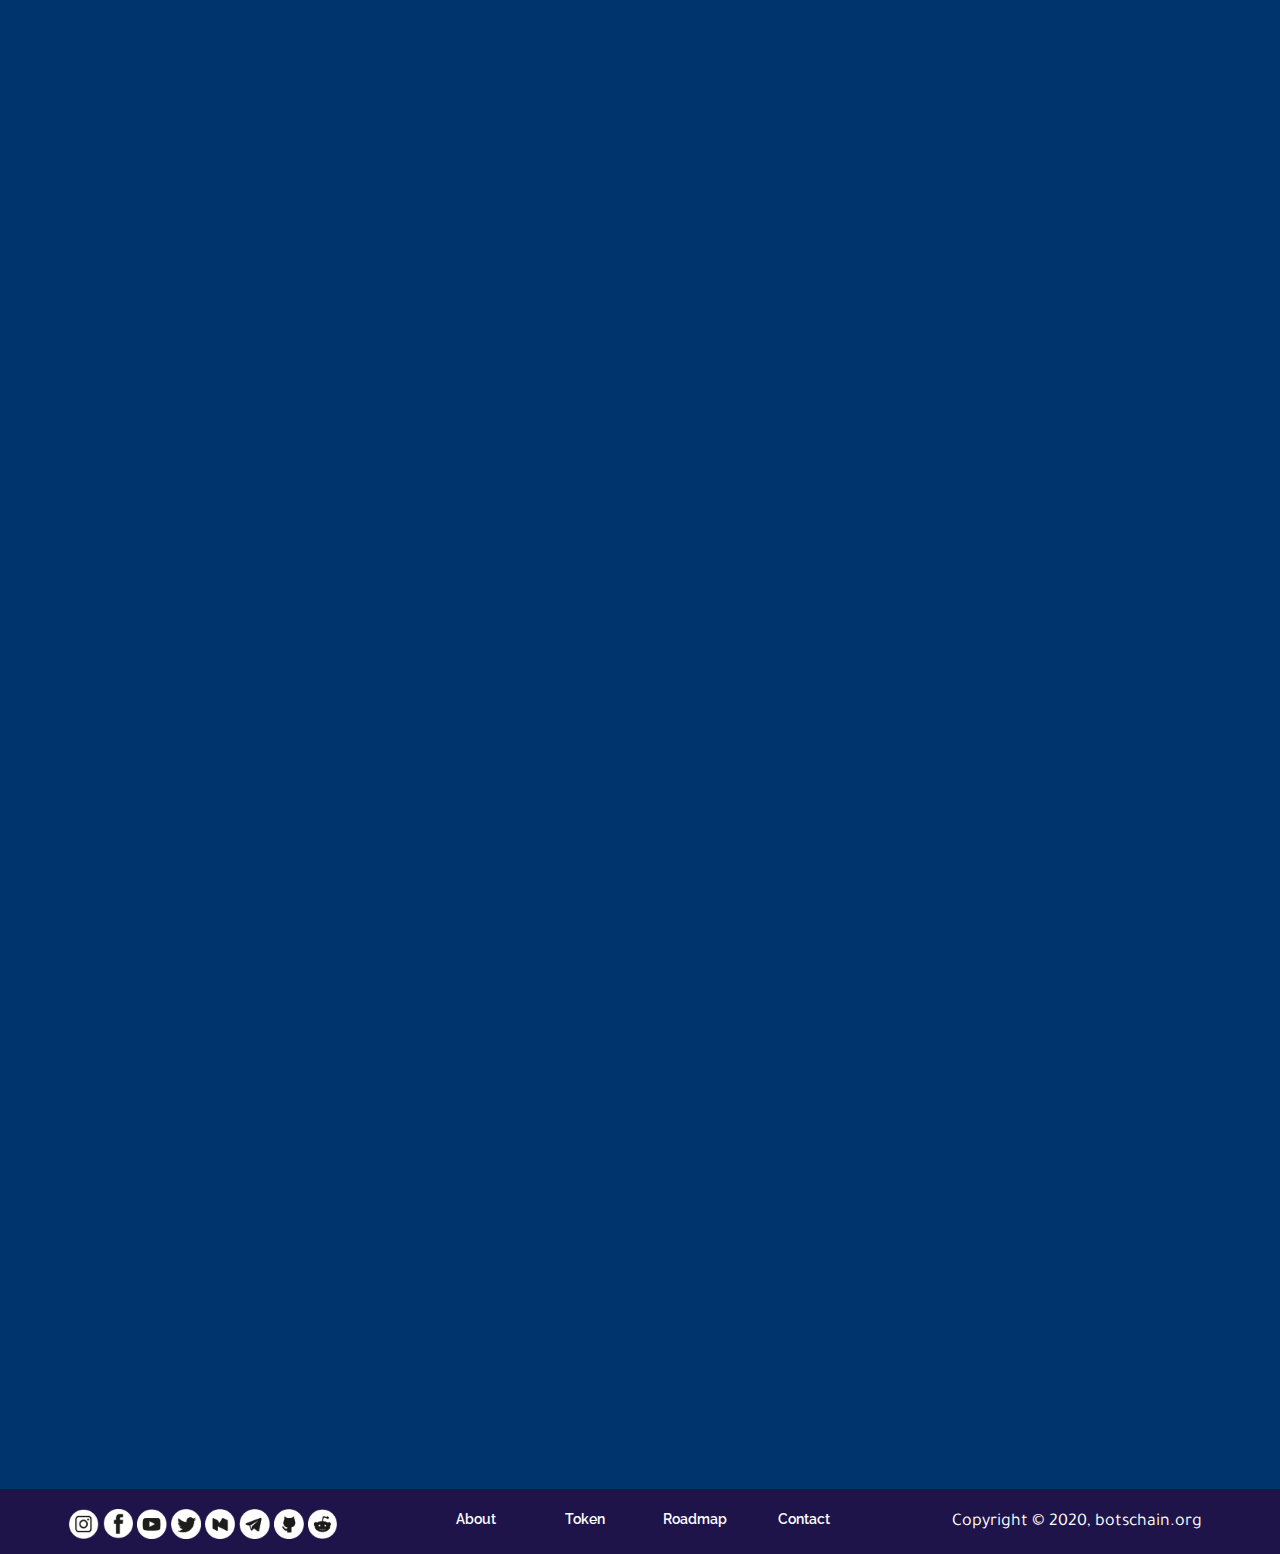
==== commit 548031ec: "update animation" ====
--- a/index.html
+++ b/index.html
@@ -9,6 +9,7 @@
 	<link rel="stylesheet" type="text/css" href="stm/stmicons.css">
 	<link rel="stylesheet" href="./style.css">
 	<link rel="stylesheet" href="https://cdnjs.cloudflare.com/ajax/libs/font-awesome/4.7.0/css/font-awesome.min.css">
+	<link href="https://unpkg.com/aos@2.3.1/dist/aos.css" rel="stylesheet">
 </head>
 <body data-spy="scroll" data-target="#scrollspy-nav" data-offset="110">
 	<div class="container-fluid sticky-top" style="background-color: #00132c">
@@ -40,14 +41,14 @@
 		<div class="bg_star">
 			<div class="container">
 				<div class="row tit_swapbots">
-					<div class="col-lg-6 col-sm-12">
+					<div class="col-lg-6 col-sm-12" data-aos="fade-right">
 					    <div class="container">
 					        <img class="img-fluid" src="img/BOTSCHAIN CHANNEL-09.png">
     						<p class="sub_tit" style="font-size: 19px; ">Blockchain Of Things is in the Blockchain Center ecosystem with the vision to become the top solution for enterprises which expect to implement the advantages of blockchain in their business. Blockchain Of Things supports millions of ideas to develop on the new Blockchain, unlimited expand the number of DApps &  platforms into all fields: Agriculture, Medicine, Education, Government, ...</p>
 							<a href="#"><button class="btn_submit" style="margin-top: -10px;"><b style="color: black;">Whitepaper</b></button></a>
 					    </div>
 					</div>
-					<div class="col-lg-6 col-sm-12">
+					<div class="col-lg-6 col-sm-12" data-aos="fade-left">
 						<center>
 							<div class="cooming_soon">
 								<!-- partial:index.partial.html -->
@@ -67,15 +68,15 @@
 
 		<div class="bg_blue">
 			<div  id="about" class="about_us container">
-				<h2 class="text-center tit_top">About us</h2>
+				<div data-aos="zoom-in"><h2 class="text-center tit_top">About us</h2></div>
 				<center><div class="borbot" style="height: 10px;"></div></center>
 				<div class="row">
-					<div class="col-lg-5 col-sm-12">
+					<div class="col-lg-5 col-sm-12" data-aos="zoom-in-right">
 						<p style="font-size: 20px;">Vision is to become the top solution for enterprises which expect to implement the advantages of blockchain in their business.<br>
 							Mission is to help individuals, businesses, organizations  use and develop the Blockchain technology in numerous fields.</p>
 					</div>
 					<div class="col-lg-1 col-sm-12"></div>
-					<div class="col-lg-6 col-sm-12">
+					<div class="col-lg-6 col-sm-12" data-aos="zoom-in-left">
 						<center>
 							<iframe width="100%" height="315" src="https://www.youtube.com/embed/AVT4dhPkwCw" frameborder="0" allow="accelerometer; autoplay; clipboard-write; encrypted-media; gyroscope; picture-in-picture" allowfullscreen></iframe>
 						</center>
@@ -83,11 +84,11 @@
 				</div>
 			</div>
 			<div class="value_pro container">
-				<h2 class="text-center tit_top">Ecosystem of blockchain center</h2>
+				<div data-aos="zoom-in"><h2 class="text-center tit_top">Ecosystem of blockchain center</h2></div>
 				<div class="row">
 					<div class="col-12">
 						<div class="row text-center">
-							<div class="col-lg-12 p-3 d-flex justify-content-center">
+							<div class="col-lg-12 p-3 d-flex justify-content-center" data-aos="fade-up" data-aos-duration="1000">
 								<img class="img-fluid img_cs" src="img/DEMO WEB BOTSCHAIN-04.png" width="50%">
 							</div>
 						</div>
@@ -100,13 +101,13 @@
 			</div>
 			<div id="roadmap" class="roadmap">
 				<div class="container">
-					<h2 class="text-center tit_top">Botschain</h2>
+					<div data-aos="zoom-in"><h2 class="text-center tit_top">Botschain</h2></div>
 					<center><div class="borbot" style="height: 10px;"></div></center>
 					<div class="row">
-						<div class="col-lg-6 p-md-1 p-sm-0">
+						<div class="col-lg-6 p-md-1 p-sm-0" data-aos="zoom-out-right">
 							<p style="text-align: justify; font-weight: 400; font-size: 20px;">BotsChain is a Blockchain database cloud project aimed at creating a secure basic infrastructure platform  for Blockchain. The project will provide a decentralized cloud database technology to perform complex  decentralized applications and support the efficient operation of trillions of blockchain, with high  scalability, durability and performance.</p>
 						</div>
-						<div class="col-lg-6">
+						<div class="col-lg-6" data-aos="zoom-out-left">
 							<center>
 								<img class="img-fluid img_cs" src="img/DEMO WEB BOTSCHAIN-05.png" width="70%" style="padding-bottom: 30px" alt="">
 							</center>
@@ -116,14 +117,14 @@
 				
 			</div>
 			<div class="value_pro container">
-				<h2 class="text-center tit_top">Dappbots</h2>
+				<div data-aos="zoom-in"><h2 class="text-center tit_top">Dappbots</h2></div>
 				<div class="row">
 					<div class="col-12">
 						<div class="row text-center">
-							<div class="col-lg-12 p-3 d-flex justify-content-center">
+							<div class="col-lg-12 p-3 d-flex justify-content-center" data-aos="fade-up" data-aos-duration="1000">
 								<img class="img-fluid img_cs" src="img/DEMO WEB BOTSCHAIN-06.png">
 							</div>
-							<div class="col-lg-12 p-3 d-flex justify-content-center">
+							<div class="col-lg-12 p-3 d-flex justify-content-center" data-aos="flip-right">
 								<p>DAppBots has an extended function that enables enterprises and individuals to create Blockchain-based  applications according to the idea of having products and services with the rights of access, confientiality,  allowing data storage and usage management.</p>
 							</div>
 						</div>
@@ -135,20 +136,20 @@
 				</div>
 			</div>
 			<div id="token" class="token_info container">
-				<h2 class="text-center tit_top">Token</h2>
+				<div data-aos="zoom-in"><h2 class="text-center tit_top">Token</h2></div>
 				<center><div class="borbot" style="height: 10px;"></div></center>
 				<div class="row">
-					<div class="col-lg-6 p-md-1 p-sm-0">
+					<div class="col-lg-6 p-md-1 p-sm-0" data-aos="zoom-out-right">
 						<p style="text-align: justify; font-size: 20px;">Bots Token is a digital asset that Blockchain uses in the entire ecosystem of Blockchain Center, especially  the BOTS application, developed on the basis of the "Blockchain Of Things" network. It  digitizes data and enables peer-to-peer transactions to take place in milliseconds. Bots Token is integrated  on TRC20 platform to help users pay faster and easier.</p>
 					</div>
-					<div class="col-lg-6">
+					<div class="col-lg-6" data-aos="zoom-out-left">
 						<center>
 							<img class="img-fluid img_cs" src="img/DEMO WEB BOTSCHAIN-07.png" width="70%" style="padding-bottom: 30px" alt="">
 						</center>
 					</div>
 				</div>
 				<div class="row">
-					<div class="col-lg-6 pt-md-5 pt-sm-0">
+					<div class="col-lg-6 pt-md-5 pt-sm-0" data-aos="fade-down-right">
 						<p style="font-size: 20px !important; font-weight: bold;">BASIC INFORMATION</p>
 						<p>Name: BOTS</p>
 						<p>Standard: TRC 20</p>
@@ -157,7 +158,7 @@
 						<p>TRON smart contract address: </p>
 							<a href="https://tronscan.org/#/contract/TYnagWh1eR7VUoSpE7YhBbKbJRzqPjswrM/code" target="_blank"><button class="btn_submit" style="font-weight: 400; margin-top: -20px;">Explorer</button></a>
 					</div>
-					<div class="col-lg-6">
+					<div class="col-lg-6" data-aos="fade-down-left">
 						<center>
 							<p style="font-size: 20px !important; font-weight: bold; margin-top: 55px;">TOKEN DISTRIBUTION</p>
 							<img class="img-fluid img_cs" src="img/DEMO WEB BOTSCHAIN-08.png" style="padding-bottom: 30px" alt="">
@@ -166,11 +167,11 @@
 				</div>
 			</div>
 			<div class="value_pro container">
-				<h2 class="text-center tit_top">Project Roadmap</h2>
+				<div data-aos="zoom-in"><h2 class="text-center tit_top">Project Roadmap</h2></div>
 				<div class="row">
 					<div class="col-12">
 						<div class="row text-center">
-							<div class="col-lg-12 p-3 d-flex justify-content-center">
+							<div class="col-lg-12 p-3 d-flex justify-content-center" data-aos="fade-up" data-aos-duration="1000">
 								<img class="img-fluid img_cs" src="img/DEMO WEB BOTSCHAIN-09.png">
 							</div>
 						</div>
@@ -224,7 +225,10 @@
     		</div>
 	    </center>
 	</footer>
-
+	<script src="https://unpkg.com/aos@2.3.1/dist/aos.js"></script>
+	<script>
+		AOS.init();
+	  </script>
 
 
 
